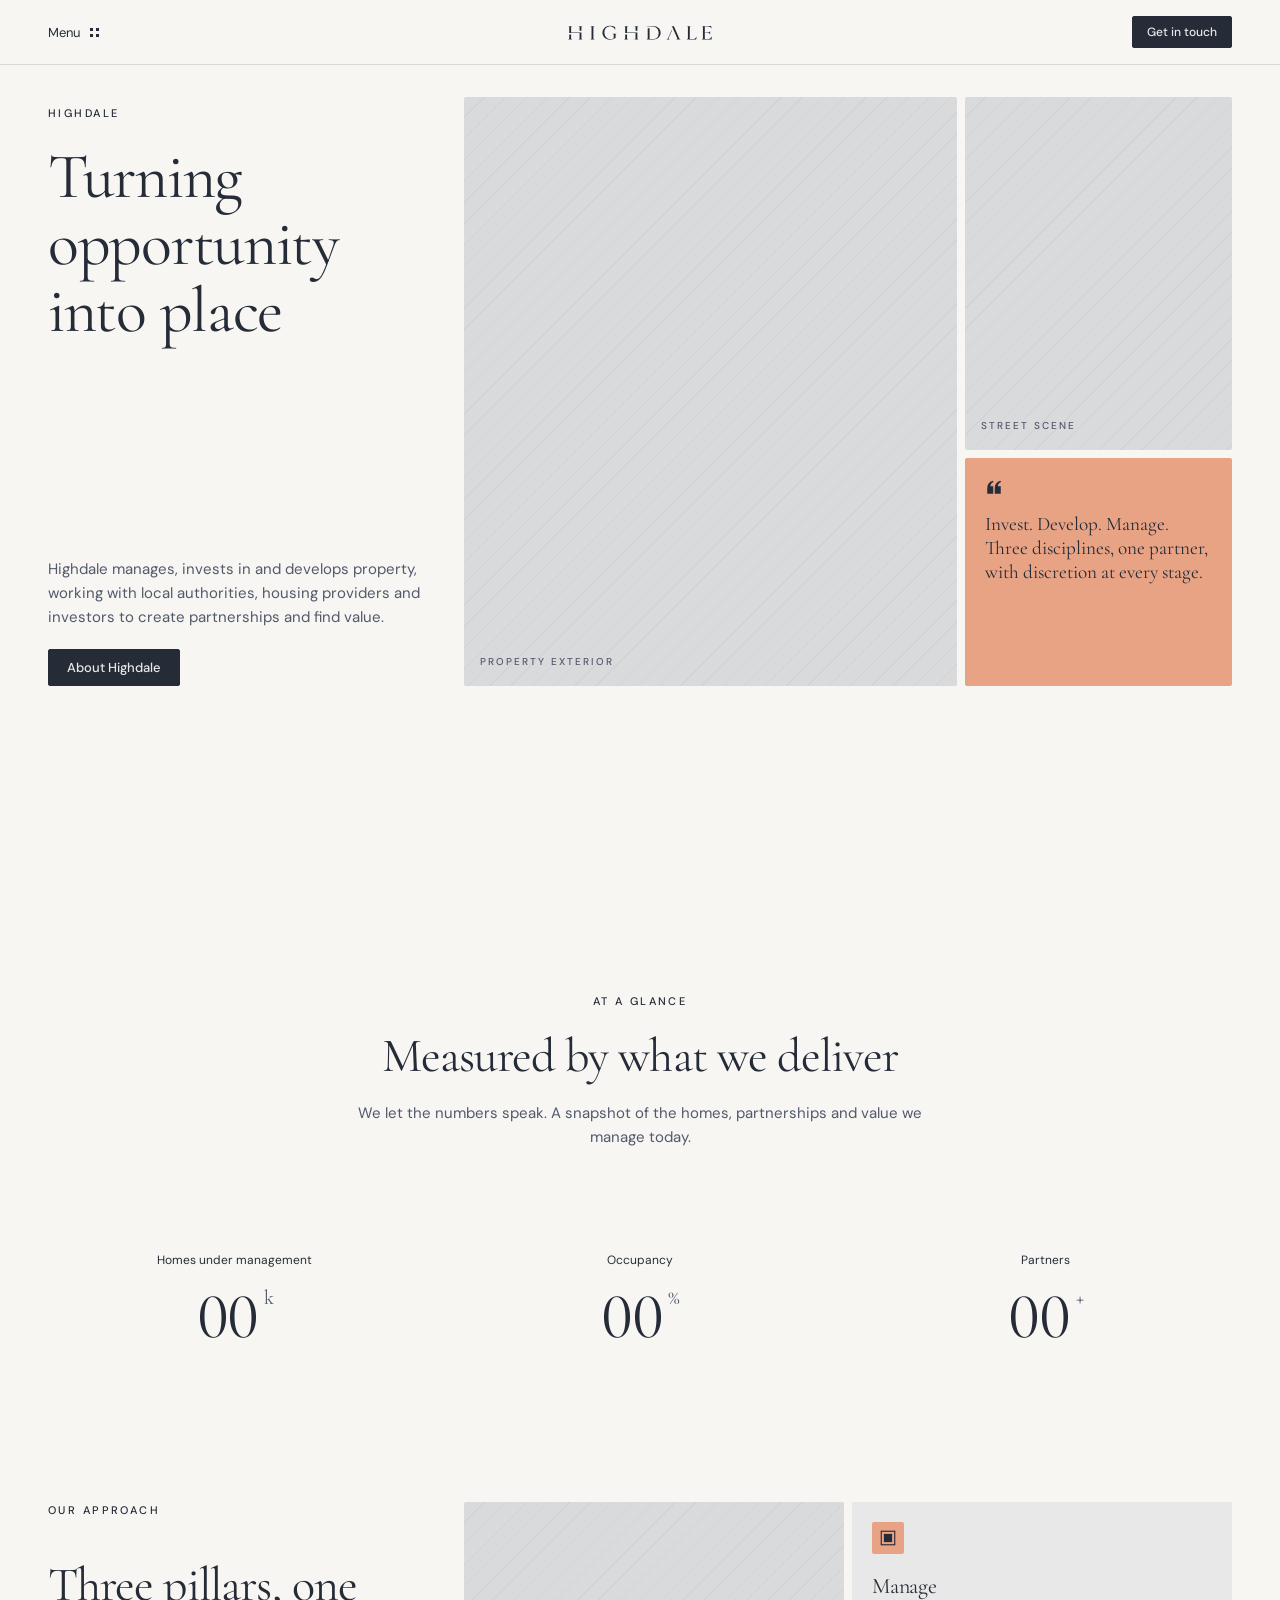
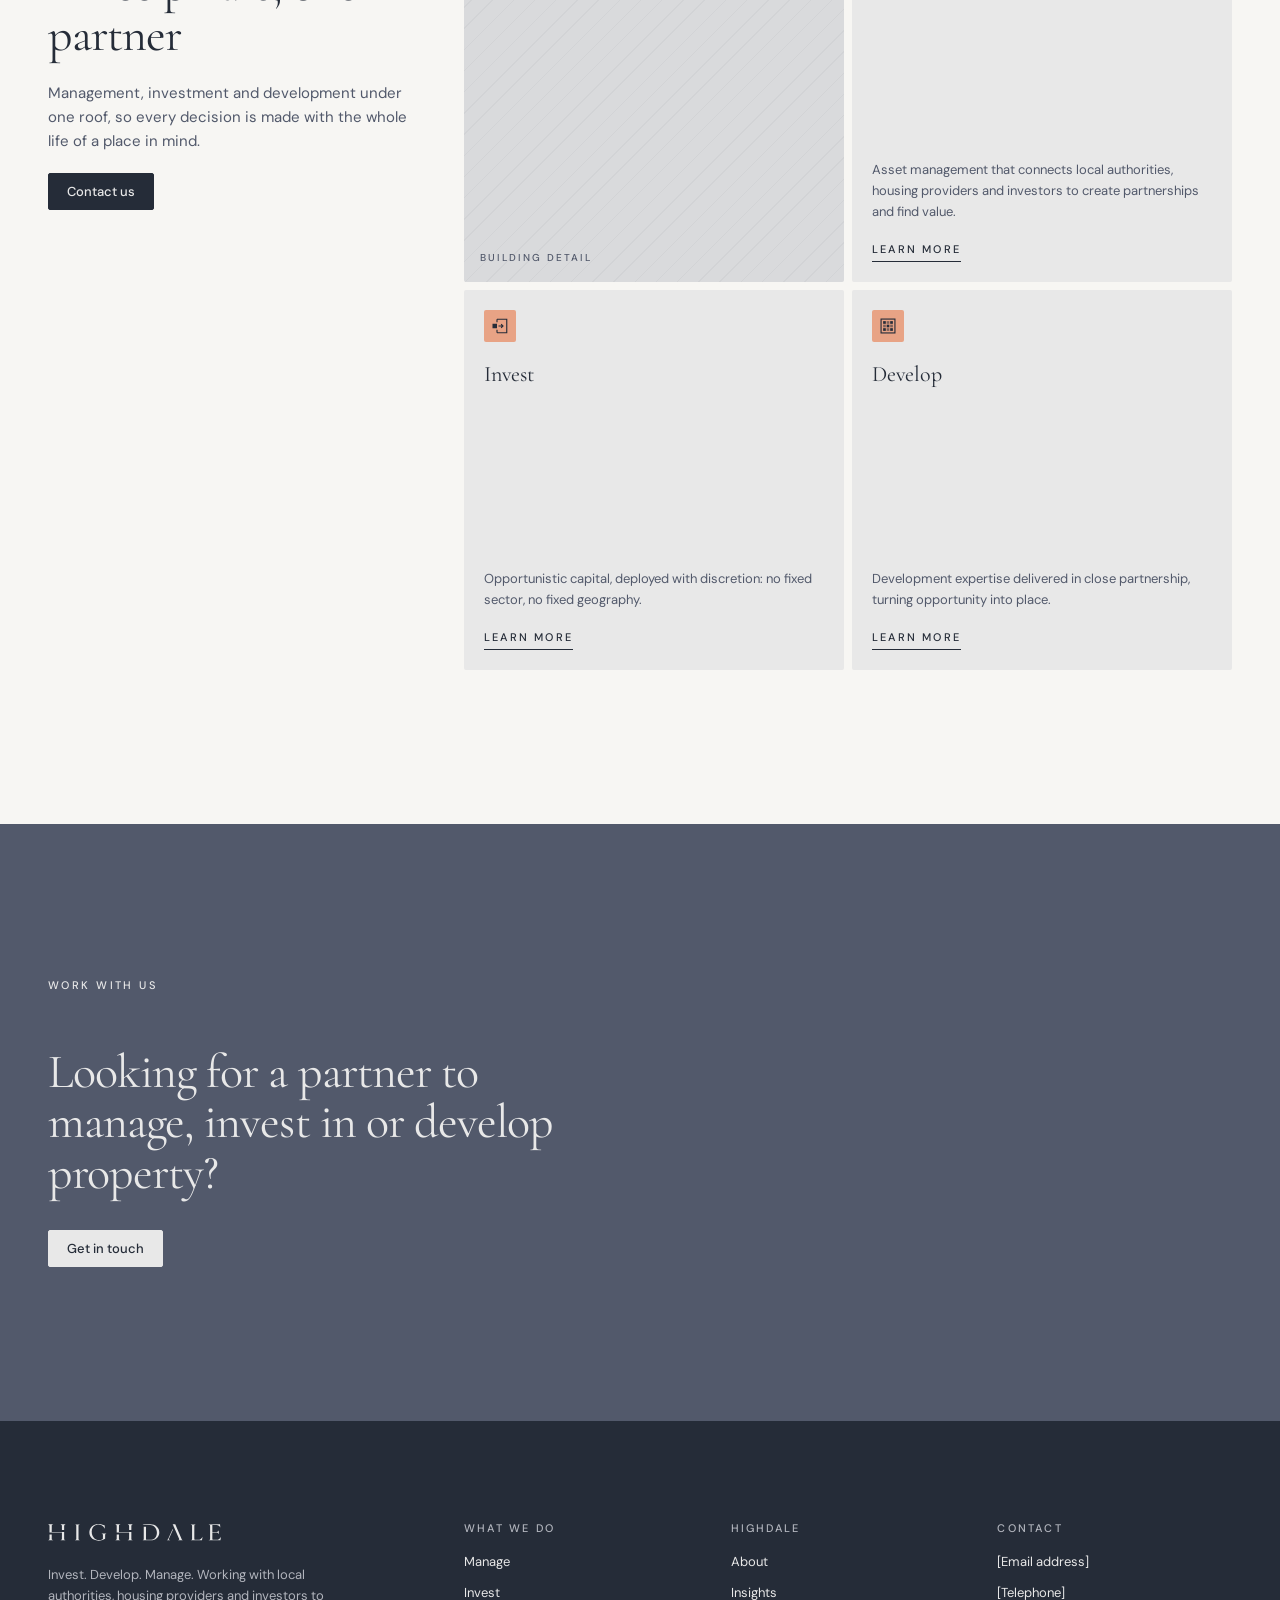
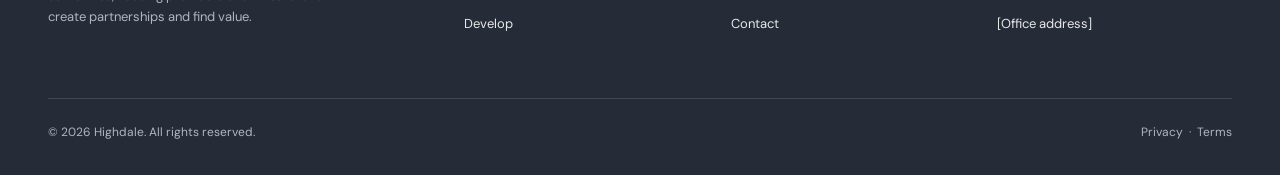
==== index.html @ 6b1953e8 "Build Highdale static site: seven pages on the agreed layout Home, About, Manage, Invest, Develop, I" ====
<!doctype html>
<html lang="en-GB">
<head>
  <meta charset="utf-8">
  <meta name="viewport" content="width=device-width, initial-scale=1">
  <title>Highdale | Invest. Develop. Manage.</title>
  <meta name="description" content="Highdale manages, invests in and develops property in partnership with local authorities, housing providers and investors.">
  <link rel="icon" href="assets/img/favicon.svg" type="image/svg+xml">
  <link rel="preconnect" href="https://fonts.googleapis.com">
  <link rel="preconnect" href="https://fonts.gstatic.com" crossorigin>
  <link href="https://fonts.googleapis.com/css2?family=Cormorant+Garamond:wght@300;400;500&family=DM+Sans:opsz,wght@9..40,400;9..40,500&display=swap" rel="stylesheet">
  <link rel="stylesheet" href="assets/css/styles.css">
</head>
<body>
  <a class="skip-link" href="#main">Skip to content</a>

  <header class="site-header">
    <div class="container site-header__inner">
      <button class="menu-toggle" type="button" aria-expanded="false" aria-controls="site-menu">
        Menu <span class="grid-icon" aria-hidden="true"><span></span><span></span><span></span><span></span></span>
      </button>
      <a class="site-logo" href="index.html" aria-label="Highdale home">
        <img src="assets/img/logo-evening.svg" alt="Highdale" width="145" height="15">
      </a>
      <a class="btn" href="contact.html">Get in touch</a>
    </div>
  </header>

  <div class="menu" id="site-menu" aria-hidden="true" role="dialog" aria-modal="true" aria-label="Site menu">
    <div class="container menu__top">
      <img src="assets/img/logo-cloud.svg" alt="Highdale" width="145" height="15">
      <button class="menu-close" type="button">Close <span aria-hidden="true">&times;</span></button>
    </div>
    <div class="container menu__body">
      <nav aria-label="Main">
        <ul class="menu__list">
          <li><a href="index.html" aria-current="page">Home</a></li>
          <li><a href="about.html">About</a></li>
          <li><a href="manage.html">Manage</a></li>
          <li><a href="invest.html">Invest</a></li>
          <li><a href="develop.html">Develop</a></li>
          <li><a href="insights.html">Insights</a></li>
          <li><a href="contact.html">Contact</a></li>
        </ul>
      </nav>
      <div class="menu__aside">
        <img src="assets/img/stamp-cloud.svg" alt="" width="56" height="56">
        <p>Invest. Develop. Manage.</p>
      </div>
    </div>
  </div>

  <main id="main">
    <section class="hero">
      <div class="container hero__grid">
        <div class="hero__copy">
          <div>
            <span class="eyebrow">Highdale</span>
            <h1 class="display">Turning opportunity into place</h1>
          </div>
          <div class="hero__foot">
            <p class="lede">Highdale manages, invests in and develops property, working with local authorities, housing providers and investors to create partnerships and find value.</p>
            <a class="btn" href="about.html">About Highdale</a>
          </div>
        </div>
        <div class="mosaic">
          <div class="ph mosaic__main" data-label="Property exterior" role="img" aria-label="Placeholder image: property exterior"></div>
          <div class="ph" data-label="Street scene" role="img" aria-label="Placeholder image: street scene"></div>
          <div class="accent-card">
            <svg viewBox="0 0 24 24" aria-hidden="true" fill="currentColor"><path d="M3 21v-7.5C3 8.4 5.6 5 10.5 3.5l.9 1.8C8.6 6.5 7.3 8.4 7.1 11H11v10H3zm10 0v-7.5c0-5.1 2.6-8.5 7.5-10l.9 1.8c-2.8 1.2-4.1 3.1-4.3 5.7H21v10h-8z"/></svg>
            <p>Invest. Develop. Manage. Three disciplines, one partner, with discretion at every stage.</p>
          </div>
        </div>
      </div>
    </section>

    <section class="section" aria-labelledby="stats-title">
      <div class="container">
        <div class="stats-head center">
          <span class="eyebrow">At a glance</span>
          <h2 class="h2" id="stats-title">Measured by what we deliver</h2>
          <p class="lede">We let the numbers speak. A snapshot of the homes, partnerships and value we manage today.</p>
        </div>
        <!-- TODO: placeholder figures. Replace 00 with verified numbers before launch. -->
        <ul class="stats">
          <li>
            <span class="stat__label">Homes under management</span>
            <span class="stat__value">00<sup>k</sup></span>
          </li>
          <li>
            <span class="stat__label">Occupancy</span>
            <span class="stat__value">00<sup>%</sup></span>
          </li>
          <li>
            <span class="stat__label">Partners</span>
            <span class="stat__value">00<sup>+</sup></span>
          </li>
        </ul>
      </div>
    </section>

    <section class="section section--tight" aria-labelledby="pillars-title">
      <div class="container split">
        <div class="split__copy">
          <span class="eyebrow">Our approach</span>
          <h2 class="h2" id="pillars-title">Three pillars, one partner</h2>
          <p class="lede">Management, investment and development under one roof, so every decision is made with the whole life of a place in mind.</p>
          <a class="btn" href="contact.html">Contact us</a>
        </div>
        <div class="cards">
          <div class="card card--image"><div class="ph" data-label="Building detail" role="img" aria-label="Placeholder image: building detail"></div></div>
          <article class="card">
            <span class="card__icon"><svg viewBox="0 0 24 24" aria-hidden="true"><rect x="3" y="3" width="18" height="18" fill="none" stroke="currentColor" stroke-width="1.5"/><rect x="6.5" y="6.5" width="11" height="11" fill="currentColor"/></svg></span>
            <h3 class="card__title">Manage</h3>
            <div class="card__body">
              <p>Asset management that connects local authorities, housing providers and investors to create partnerships and find value.</p>
              <a class="link-more" href="manage.html" aria-label="Learn more about Manage">Learn more</a>
            </div>
          </article>
          <article class="card">
            <span class="card__icon"><svg viewBox="0 0 24 24" aria-hidden="true"><path d="M8 3h13v18H8M8 3v4M8 17v4" fill="none" stroke="currentColor" stroke-width="1.5"/><rect x="2" y="9" width="6" height="6" fill="currentColor"/><path d="M10 12h6m-2.5-2.5L16 12l-2.5 2.5" fill="none" stroke="currentColor" stroke-width="1.5"/></svg></span>
            <h3 class="card__title">Invest</h3>
            <div class="card__body">
              <p>Opportunistic capital, deployed with discretion: no fixed sector, no fixed geography.</p>
              <a class="link-more" href="invest.html" aria-label="Learn more about Invest">Learn more</a>
            </div>
          </article>
          <article class="card">
            <span class="card__icon"><svg viewBox="0 0 24 24" aria-hidden="true"><rect x="2.75" y="2.75" width="18.5" height="18.5" fill="none" stroke="currentColor" stroke-width="1.5"/><g fill="currentColor"><rect x="5.5" y="5.5" width="3.6" height="3.6"/><rect x="10.2" y="5.5" width="3.6" height="3.6" opacity=".55"/><rect x="14.9" y="5.5" width="3.6" height="3.6"/><rect x="5.5" y="10.2" width="3.6" height="3.6" opacity=".55"/><rect x="10.2" y="10.2" width="3.6" height="3.6"/><rect x="14.9" y="10.2" width="3.6" height="3.6" opacity=".55"/><rect x="5.5" y="14.9" width="3.6" height="3.6"/><rect x="10.2" y="14.9" width="3.6" height="3.6" opacity=".55"/><rect x="14.9" y="14.9" width="3.6" height="3.6"/></g></svg></span>
            <h3 class="card__title">Develop</h3>
            <div class="card__body">
              <p>Development expertise delivered in close partnership, turning opportunity into place.</p>
              <a class="link-more" href="develop.html" aria-label="Learn more about Develop">Learn more</a>
            </div>
          </article>
        </div>
      </div>
    </section>

    <section class="section band">
      <div class="container band__inner">
        <span class="eyebrow">Work with us</span>
        <h2 class="h2">Looking for a partner to manage, invest in or develop property?</h2>
        <a class="btn" href="contact.html">Get in touch</a>
      </div>
    </section>
  </main>

  <footer class="site-footer">
    <div class="container">
      <div class="footer__top">
        <div class="footer__brand">
          <img src="assets/img/logo-cloud.svg" alt="Highdale" width="174" height="18">
          <p>Invest. Develop. Manage. Working with local authorities, housing providers and investors to create partnerships and find value.</p>
        </div>
        <div class="footer__cols">
          <div>
            <h2>What we do</h2>
            <ul>
              <li><a href="manage.html">Manage</a></li>
              <li><a href="invest.html">Invest</a></li>
              <li><a href="develop.html">Develop</a></li>
            </ul>
          </div>
          <div>
            <h2>Highdale</h2>
            <ul>
              <li><a href="about.html">About</a></li>
              <li><a href="insights.html">Insights</a></li>
              <li><a href="contact.html">Contact</a></li>
            </ul>
          </div>
          <div>
            <h2>Contact</h2>
            <ul>
              <!-- TODO: replace with Highdale's real contact details -->
              <li>[Email address]</li>
              <li>[Telephone]</li>
              <li>[Office address]</li>
            </ul>
          </div>
        </div>
      </div>
      <div class="footer__base">
        <span>&copy; <span data-year>2026</span> Highdale. All rights reserved.</span>
        <span><a href="#">Privacy</a> &nbsp;&middot;&nbsp; <a href="#">Terms</a></span>
      </div>
    </div>
  </footer>

  <script>document.querySelectorAll('[data-year]').forEach(function (el) { el.textContent = new Date().getFullYear(); });</script>
  <script src="assets/js/main.js" defer></script>
</body>
</html>
---- assets/css/styles.css ----
/* Highdale website
   Colours and type follow the Highdale Brand Guidelines (August 2026).
   Layout rhythm follows the agreed professional services reference. */

:root {
  /* Brand palette */
  --slate: #52596b;
  --cloud: #e8e8e8;
  --evening: #252c38;
  --sea-mist: #b2b5bd;
  --terracotta: #c44d24;
  --peach: #e8a385;
  --white: #ffffff;

  /* Roles */
  --bg: #f7f6f3;            /* warm off-white page */
  --surface: var(--cloud);  /* cards */
  --ink: var(--evening);    /* text */
  --muted: var(--slate);
  --accent: var(--peach);   /* used sparingly; text on it is always Evening */
  --line: rgba(37, 44, 56, 0.14);

  --serif: "Cormorant Garamond", Georgia, serif;
  --sans: "DM Sans", Arial, sans-serif;

  --container: 1200px;
  --gutter: clamp(16px, 4vw, 48px);
  --section: clamp(88px, 12vw, 160px);
  --radius: 2px;
  --header-h: 64px;
}

*, *::before, *::after { box-sizing: border-box; }

html { -webkit-text-size-adjust: 100%; scroll-behavior: smooth; }

body {
  margin: 0;
  background: var(--bg);
  color: var(--ink);
  font-family: var(--sans);
  font-size: 15px;
  line-height: 1.6;
  -webkit-font-smoothing: antialiased;
}

img, svg { display: block; max-width: 100%; }

a { color: inherit; }

h1, h2, h3, h4 {
  margin: 0;
  font-family: var(--serif);
  font-weight: 400;
  letter-spacing: -0.02em; /* guideline: -20 tracking */
  font-variant-numeric: lining-nums;
  line-height: 1.05;       /* guideline: leading equal to size, eased slightly for screen */
}

p { margin: 0; }

.skip-link {
  position: absolute; left: -9999px; top: 8px;
  background: var(--ink); color: var(--cloud); padding: 8px 12px; z-index: 100;
}
.skip-link:focus { left: 8px; }

:focus-visible { outline: 2px solid var(--terracotta); outline-offset: 3px; }

.container {
  width: 100%;
  max-width: calc(var(--container) + var(--gutter) * 2);
  margin: 0 auto;
  padding: 0 var(--gutter);
}

.section { padding: var(--section) 0; }
.section--tight { padding-top: 0; }

/* ---------- Type helpers ---------- */

.eyebrow {
  display: block;
  margin-bottom: 20px;
  font-family: var(--sans);
  font-size: 11px;
  font-weight: 500;
  letter-spacing: 0.22em;
  text-transform: uppercase;
  color: var(--ink);
}

.display { font-size: clamp(40px, 5.2vw, 64px); }
.h2 { font-size: clamp(34px, 4vw, 48px); }
.h3 { font-size: clamp(24px, 2.4vw, 30px); }

.lede {
  font-size: 15px;
  color: var(--muted);
  max-width: 46ch;
}

.center { text-align: center; }
.center .lede { margin-left: auto; margin-right: auto; max-width: 60ch; }

/* ---------- Buttons and links ---------- */

.btn {
  display: inline-flex;
  align-items: center;
  gap: 8px;
  padding: 11px 18px;
  border: 1px solid var(--ink);
  border-radius: var(--radius);
  background: var(--ink);
  color: var(--cloud);
  font: 500 13px/1 var(--sans);
  text-decoration: none;
  cursor: pointer;
  transition: background 0.2s, color 0.2s;
}
.btn:hover { background: transparent; color: var(--ink); }

.btn--ghost { background: transparent; color: var(--ink); }
.btn--ghost:hover { background: var(--ink); color: var(--cloud); }

.link-more {
  display: inline-block;
  font-size: 11px;
  font-weight: 500;
  letter-spacing: 0.2em;
  text-transform: uppercase;
  text-decoration: none;
  border-bottom: 1px solid currentColor;
  padding-bottom: 3px;
}
.link-more:hover { color: var(--terracotta); }

/* ---------- Header ---------- */

.site-header {
  position: sticky;
  top: 0;
  z-index: 50;
  background: var(--bg);
  border-bottom: 1px solid var(--line);
}

.site-header__inner {
  display: grid;
  grid-template-columns: 1fr auto 1fr;
  align-items: center;
  height: var(--header-h);
}

.menu-toggle {
  justify-self: start;
  display: inline-flex;
  align-items: center;
  gap: 10px;
  padding: 8px 0;
  border: 0;
  background: none;
  color: var(--ink);
  font: 400 13px/1 var(--sans);
  cursor: pointer;
}

.grid-icon {
  display: grid;
  grid-template-columns: repeat(2, 3px);
  gap: 3px;
}
.grid-icon span { width: 3px; height: 3px; background: currentColor; }

.site-logo { display: block; }
.site-logo img { height: 15px; width: auto; }

.site-header .btn { justify-self: end; padding: 9px 14px; font-size: 12px; }

/* ---------- Menu overlay ---------- */

.menu {
  position: fixed;
  inset: 0;
  z-index: 60;
  display: flex;
  flex-direction: column;
  background: var(--evening);
  color: var(--cloud);
  visibility: hidden;
  opacity: 0;
  transform: translateY(-12px);
  transition: opacity 0.3s, transform 0.3s, visibility 0s 0.3s;
}
.menu.is-open {
  visibility: visible;
  opacity: 1;
  transform: none;
  transition: opacity 0.3s, transform 0.3s;
}

.menu__top {
  display: flex;
  align-items: center;
  justify-content: space-between;
  height: var(--header-h);
  border-bottom: 1px solid rgba(232, 232, 232, 0.14);
}
.menu__top img { height: 15px; width: auto; }

.menu-close {
  display: inline-flex; align-items: center; gap: 10px;
  padding: 8px 0; border: 0; background: none; color: var(--cloud);
  font: 400 13px/1 var(--sans); cursor: pointer;
}

.menu__body {
  flex: 1;
  display: grid;
  grid-template-columns: 2fr 1fr;
  gap: 48px;
  align-items: end;
  padding-top: 48px;
  padding-bottom: 48px;
  overflow-y: auto;
}

.menu__list { list-style: none; margin: 0; padding: 0; counter-reset: nav; }
.menu__list li { counter-increment: nav; border-top: 1px solid rgba(232, 232, 232, 0.14); }
.menu__list a {
  display: flex;
  align-items: baseline;
  gap: 20px;
  padding: 10px 0;
  font-family: var(--serif);
  font-size: clamp(32px, 5vw, 56px);
  line-height: 1.1;
  letter-spacing: -0.02em;
  text-decoration: none;
  transition: color 0.2s;
}
.menu__list a::before {
  content: "0" counter(nav);
  font: 400 11px/1 var(--sans);
  letter-spacing: 0.2em;
  color: var(--sea-mist);
}
.menu__list a:hover, .menu__list a[aria-current="page"] { color: var(--peach); }

.menu__aside { font-size: 13px; color: var(--sea-mist); }
.menu__aside img { width: 56px; margin-bottom: 24px; }

body.menu-open { overflow: hidden; }

/* ---------- Placeholder imagery ---------- */

.ph {
  position: relative;
  display: flex;
  align-items: flex-end;
  min-height: 160px;
  height: 100%;
  padding: 16px;
  border-radius: var(--radius);
  background:
    repeating-linear-gradient(135deg, transparent 0 14px, rgba(37, 44, 56, 0.04) 14px 15px),
    #d9dadc;
  color: var(--slate);
  overflow: hidden;
}
.ph::after {
  content: attr(data-label);
  font-size: 10px;
  font-weight: 500;
  letter-spacing: 0.2em;
  text-transform: uppercase;
}
.ph--dark { background:
    repeating-linear-gradient(135deg, transparent 0 14px, rgba(232, 232, 232, 0.05) 14px 15px),
    var(--slate);
  color: var(--cloud);
}

/* ---------- Home hero ---------- */

.hero { padding: 32px 0 var(--section); }

.hero__grid {
  display: grid;
  grid-template-columns: minmax(0, 1fr) minmax(0, 2fr);
  gap: 32px;
}

.hero__copy {
  display: flex;
  flex-direction: column;
  justify-content: space-between;
  gap: 48px;
  padding-top: 8px;
}
.hero__copy .display { max-width: 9ch; }
.hero__foot { display: grid; gap: 20px; justify-items: start; }

.mosaic {
  display: grid;
  grid-template-columns: 1.85fr 1fr;
  grid-template-rows: 1.55fr 1fr;
  gap: 8px;
  height: clamp(460px, 46vw, 600px);
}
.mosaic__main { grid-row: 1 / 3; }

.accent-card {
  display: flex;
  flex-direction: column;
  gap: 16px;
  padding: 20px;
  border-radius: var(--radius);
  background: var(--accent);
  color: var(--evening);
}
.accent-card svg { width: 18px; height: 18px; }
.accent-card p {
  font-family: var(--serif);
  font-size: clamp(17px, 1.5vw, 20px);
  line-height: 1.25;
}

/* ---------- Page intro (inner pages) ---------- */

.page-intro { padding: clamp(64px, 9vw, 120px) 0 clamp(56px, 7vw, 96px); }
.page-intro__grid {
  display: grid;
  grid-template-columns: minmax(0, 1fr) minmax(0, 2fr);
  gap: 32px;
  align-items: end;
}
.page-intro .display { max-width: 14ch; }
.page-intro .lede { justify-self: end; }

/* ---------- Stats ---------- */

.stats-head { margin-bottom: clamp(64px, 8vw, 112px); }
.stats-head .h2 { margin-bottom: 20px; }

.stats {
  display: grid;
  grid-template-columns: repeat(3, 1fr);
  gap: 32px;
  margin: 0;
  padding: 0;
  list-style: none;
  text-align: center;
}
.stat__label { display: block; font-size: 12px; color: var(--ink); margin-bottom: 14px; }
.stat__value {
  display: inline-flex;
  align-items: flex-start;
  gap: 6px;
  font-family: var(--serif);
  font-size: clamp(48px, 5vw, 64px);
  line-height: 1;
  letter-spacing: -0.02em;
  font-variant-numeric: lining-nums;
}
.stat__value sup {
  font-size: 0.32em;
  line-height: 1;
  color: var(--muted);
  margin-top: 0.15em;
}

/* ---------- Pillars ---------- */

.split {
  display: grid;
  grid-template-columns: minmax(0, 1fr) minmax(0, 2fr);
  gap: 32px;
}

.split__copy { display: grid; align-content: start; gap: 20px; justify-items: start; padding-right: 16px; }

.cards {
  display: grid;
  grid-template-columns: repeat(2, minmax(0, 1fr));
  gap: 8px;
}

.card {
  display: flex;
  flex-direction: column;
  min-height: 380px;
  padding: 20px;
  border-radius: var(--radius);
  background: var(--surface);
}
.card__icon {
  display: grid;
  place-items: center;
  width: 32px;
  height: 32px;
  margin-bottom: 20px;
  border-radius: var(--radius);
  background: var(--accent);
  color: var(--evening);
}
.card__icon svg { width: 18px; height: 18px; }
.card__title { font-family: var(--serif); font-size: 22px; line-height: 1.15; letter-spacing: -0.01em; }
.card__body { margin-top: auto; padding-top: 32px; display: grid; gap: 18px; justify-items: start; }
.card__body p { font-size: 13px; color: var(--muted); max-width: 38ch; }
.card--image { padding: 0; background: none; }
.card--image .ph { min-height: 380px; }

/* ---------- Alternating feature blocks ---------- */

.feature {
  display: grid;
  grid-template-columns: repeat(2, minmax(0, 1fr));
  gap: clamp(32px, 6vw, 96px);
  align-items: center;
}
.feature + .feature { margin-top: clamp(72px, 9vw, 128px); }
.feature .ph { min-height: clamp(300px, 34vw, 460px); }
.feature__copy { display: grid; gap: 20px; justify-items: start; max-width: 480px; }
.feature--reverse .feature__media { order: 2; }

.points { list-style: none; margin: 8px 0 0; padding: 0; width: 100%; }
.points li {
  display: grid;
  grid-template-columns: 40px 1fr;
  padding: 14px 0;
  border-top: 1px solid var(--line);
  font-size: 14px;
}
.points li:last-child { border-bottom: 1px solid var(--line); }
.points li span { font-size: 11px; letter-spacing: 0.2em; color: var(--muted); padding-top: 3px; }

/* ---------- Statement band ---------- */

.band { background: var(--slate); color: var(--cloud); }
.band .eyebrow { color: var(--cloud); }
.band .h2 { max-width: 22ch; }
.band__inner { display: grid; gap: 32px; justify-items: start; }
.band .btn { background: var(--cloud); color: var(--evening); border-color: var(--cloud); }
.band .btn:hover { background: transparent; color: var(--cloud); }

/* ---------- Insights ---------- */

.posts { display: grid; grid-template-columns: repeat(3, minmax(0, 1fr)); gap: 32px 8px; }
.post { display: grid; gap: 14px; text-decoration: none; }
.post .ph { min-height: 260px; }
.post__meta { font-size: 11px; letter-spacing: 0.2em; text-transform: uppercase; color: var(--muted); }
.post__title { font-family: var(--serif); font-size: 24px; line-height: 1.15; letter-spacing: -0.01em; }
.post:hover .post__title { color: var(--terracotta); }

/* ---------- Contact ---------- */

.contact-grid {
  display: grid;
  grid-template-columns: minmax(0, 1fr) minmax(0, 2fr);
  gap: 32px;
}
.contact-details { display: grid; gap: 28px; align-content: start; font-size: 14px; }
.contact-details dt { font-size: 11px; letter-spacing: 0.2em; text-transform: uppercase; color: var(--muted); margin-bottom: 6px; }
.contact-details dd { margin: 0; }

.form { display: grid; grid-template-columns: repeat(2, minmax(0, 1fr)); gap: 20px 16px; padding: clamp(20px, 3vw, 40px); background: var(--surface); }
.form .full { grid-column: 1 / -1; }
.field { display: grid; gap: 8px; }
.field label { font-size: 11px; font-weight: 500; letter-spacing: 0.2em; text-transform: uppercase; }
.field input, .field select, .field textarea {
  width: 100%;
  padding: 12px;
  border: 1px solid transparent;
  border-bottom-color: var(--slate);
  border-radius: 0;
  background: var(--bg);
  color: var(--ink);
  font: 400 15px/1.4 var(--sans);
}
.field textarea { min-height: 140px; resize: vertical; }
.field input:focus, .field select:focus, .field textarea:focus { outline: none; border-color: var(--ink); }
.form__note { font-size: 12px; color: var(--muted); }

/* ---------- Footer ---------- */

.site-footer { background: var(--evening); color: var(--cloud); padding: clamp(64px, 8vw, 112px) 0 32px; }
.site-footer a { text-decoration: none; }
.site-footer a:hover { color: var(--peach); }

.footer__top {
  display: grid;
  grid-template-columns: minmax(0, 1fr) minmax(0, 2fr);
  gap: 32px;
  padding-bottom: 64px;
}
.footer__brand img { height: 18px; width: auto; margin-bottom: 24px; }
.footer__brand p { color: var(--sea-mist); font-size: 13px; max-width: 34ch; }

.footer__cols { display: grid; grid-template-columns: repeat(3, minmax(0, 1fr)); gap: 32px; font-size: 13px; }
.footer__cols h2 { font: 500 11px/1 var(--sans); letter-spacing: 0.2em; text-transform: uppercase; color: var(--sea-mist); margin-bottom: 18px; }
.footer__cols ul { list-style: none; margin: 0; padding: 0; display: grid; gap: 10px; }

.footer__base {
  display: flex;
  flex-wrap: wrap;
  justify-content: space-between;
  gap: 16px;
  padding-top: 24px;
  border-top: 1px solid rgba(232, 232, 232, 0.14);
  font-size: 12px;
  color: var(--sea-mist);
}

/* ---------- Responsive ---------- */

@media (max-width: 960px) {
  .hero__grid, .split, .page-intro__grid, .contact-grid, .footer__top, .menu__body { grid-template-columns: 1fr; }
  .hero__copy .display { max-width: 12ch; }
  .page-intro .lede { justify-self: start; }
  .split__copy { padding-right: 0; margin-bottom: 24px; }
  .feature { grid-template-columns: 1fr; }
  .feature--reverse .feature__media { order: 0; }
  .posts { grid-template-columns: repeat(2, minmax(0, 1fr)); }
  .menu__aside { display: none; }
}

@media (max-width: 640px) {
  .site-header .btn { padding: 8px 10px; font-size: 11px; }
  .mosaic { grid-template-columns: 1fr 1fr; grid-template-rows: 280px auto; height: auto; }
  .mosaic__main { grid-row: auto; grid-column: 1 / -1; }
  .mosaic .ph:not(.mosaic__main) { min-height: 200px; }
  .stats { grid-template-columns: 1fr; gap: 48px; }
  .cards { grid-template-columns: 1fr; }
  .card, .card--image .ph { min-height: 300px; }
  .posts { grid-template-columns: 1fr; }
  .form { grid-template-columns: 1fr; }
  .footer__cols { grid-template-columns: 1fr 1fr; }
}

@media (prefers-reduced-motion: reduce) {
  html { scroll-behavior: auto; }
  .menu, .menu.is-open { transition: none; }
}
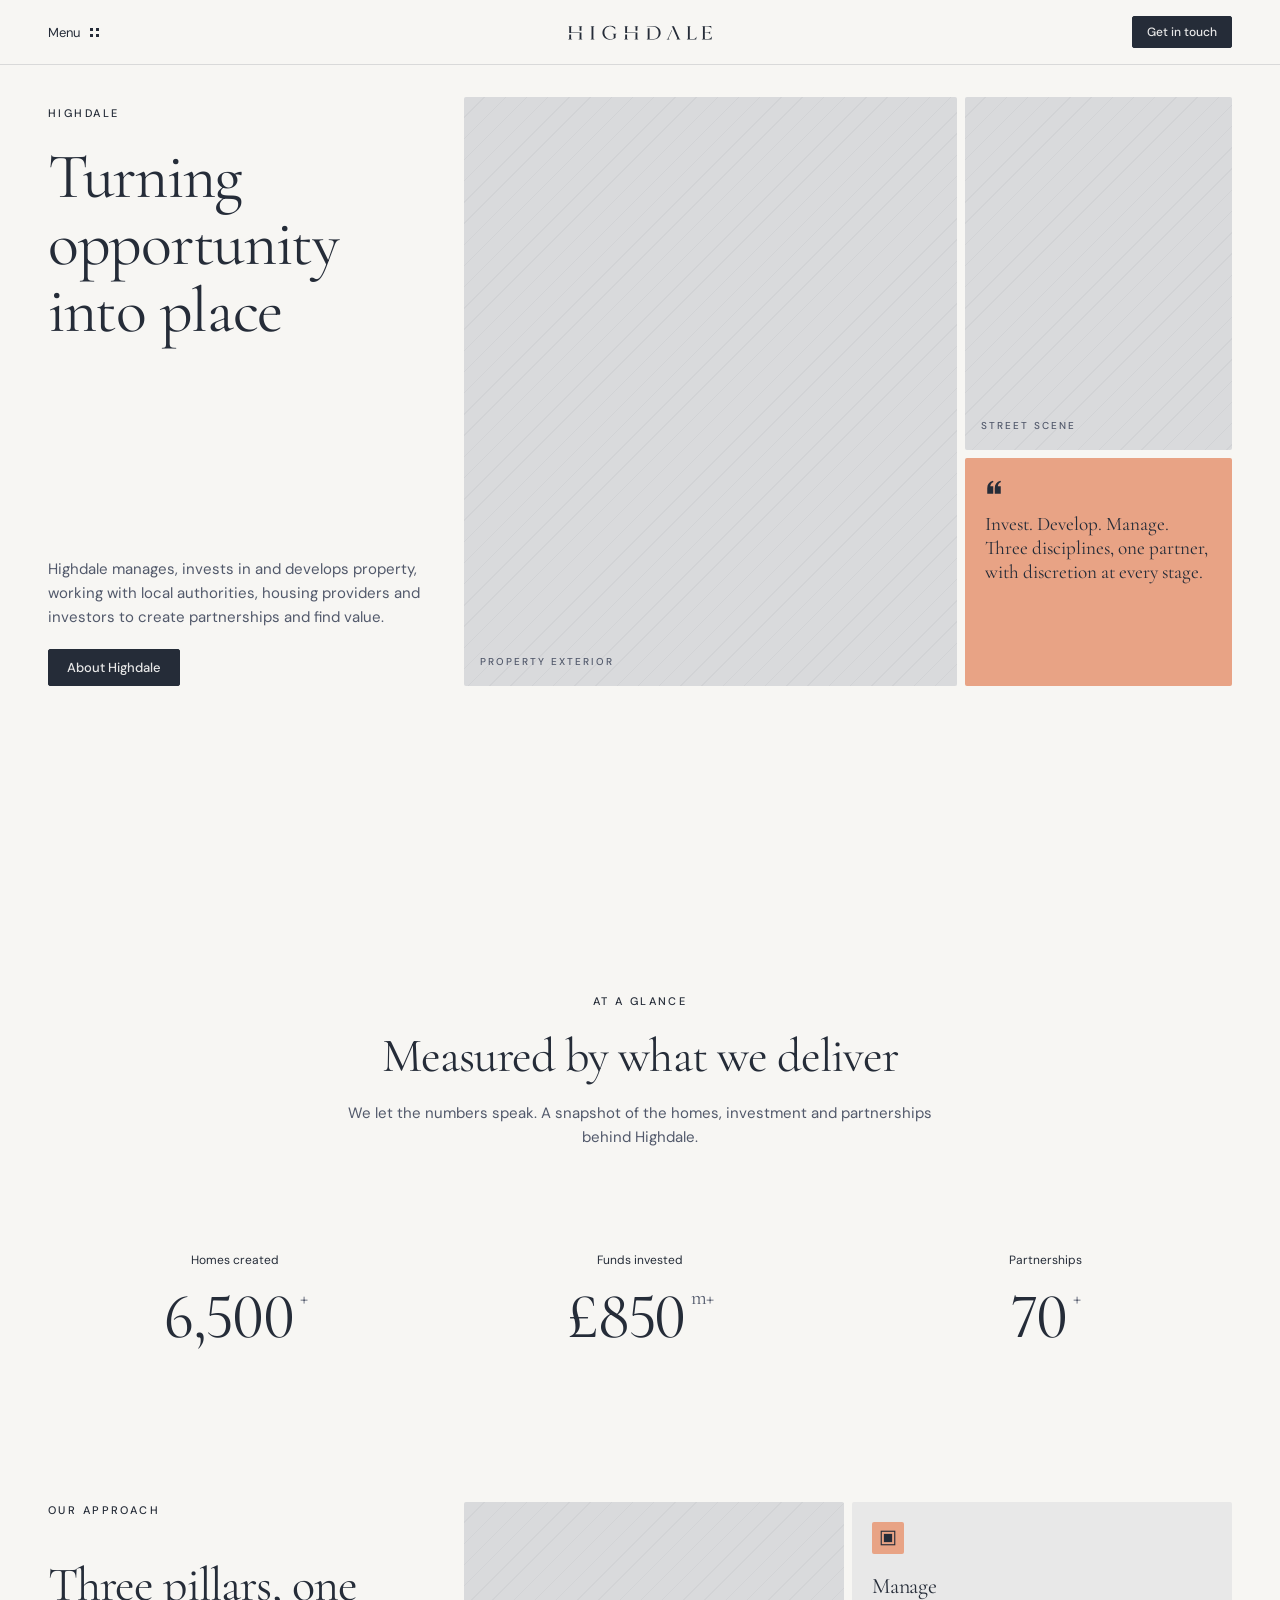
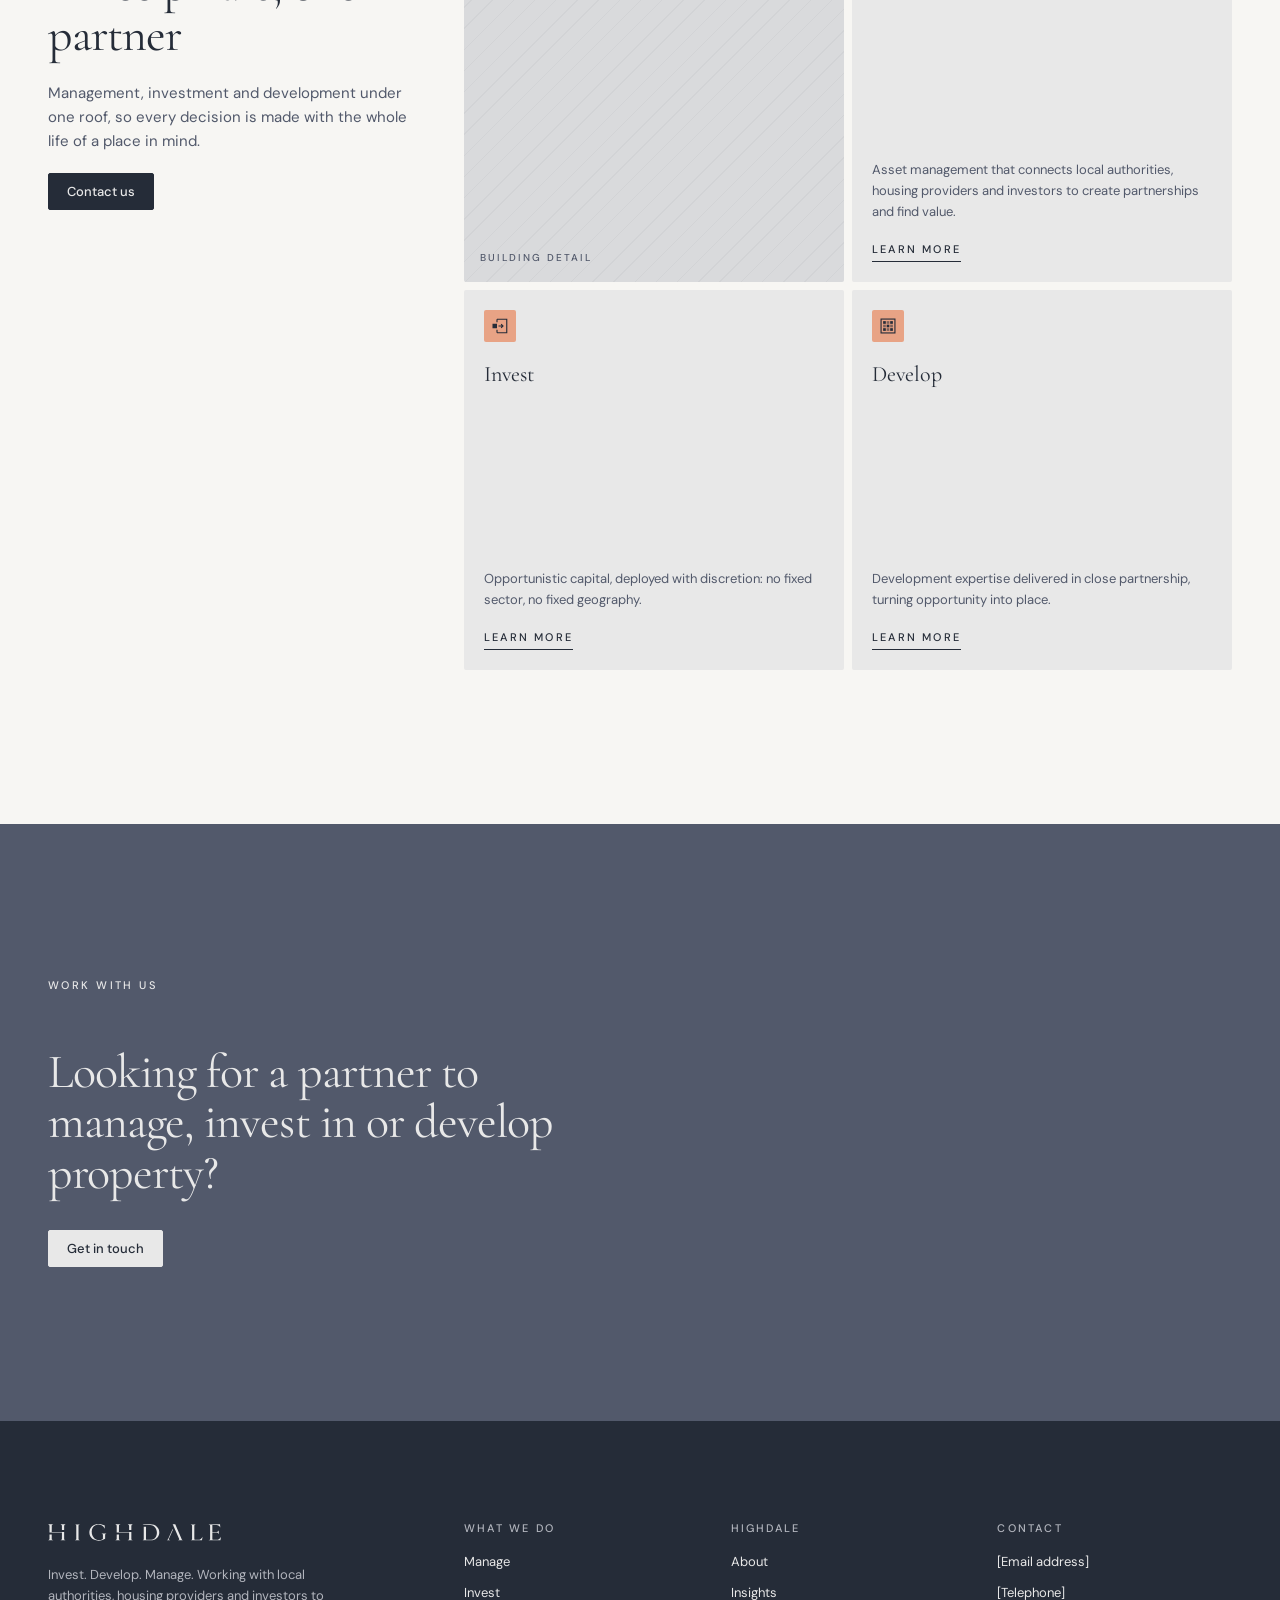
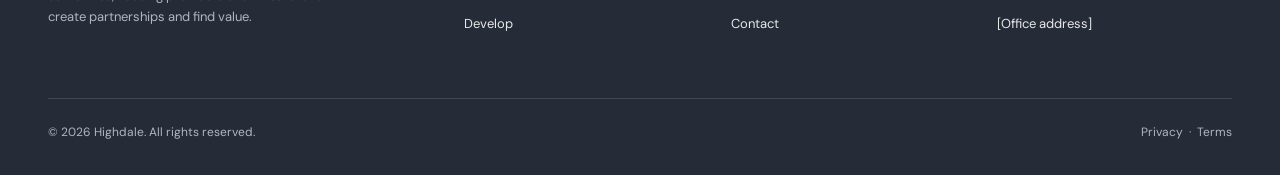
==== commit cecc0bff: "Add real home page stats: homes created, funds invested, partnerships Co-Authored-By: Claude Opus 5." ====
--- a/index.html
+++ b/index.html
@@ -79,21 +79,20 @@
         <div class="stats-head center">
           <span class="eyebrow">At a glance</span>
           <h2 class="h2" id="stats-title">Measured by what we deliver</h2>
-          <p class="lede">We let the numbers speak. A snapshot of the homes, partnerships and value we manage today.</p>
+          <p class="lede">We let the numbers speak. A snapshot of the homes, investment and partnerships behind Highdale.</p>
         </div>
-        <!-- TODO: placeholder figures. Replace 00 with verified numbers before launch. -->
         <ul class="stats">
           <li>
-            <span class="stat__label">Homes under management</span>
-            <span class="stat__value">00<sup>k</sup></span>
+            <span class="stat__label">Homes created</span>
+            <span class="stat__value">6,500<sup>+</sup></span>
           </li>
           <li>
-            <span class="stat__label">Occupancy</span>
-            <span class="stat__value">00<sup>%</sup></span>
+            <span class="stat__label">Funds invested</span>
+            <span class="stat__value">£850<sup>m+</sup></span>
           </li>
           <li>
-            <span class="stat__label">Partners</span>
-            <span class="stat__value">00<sup>+</sup></span>
+            <span class="stat__label">Partnerships</span>
+            <span class="stat__value">70<sup>+</sup></span>
           </li>
         </ul>
       </div>
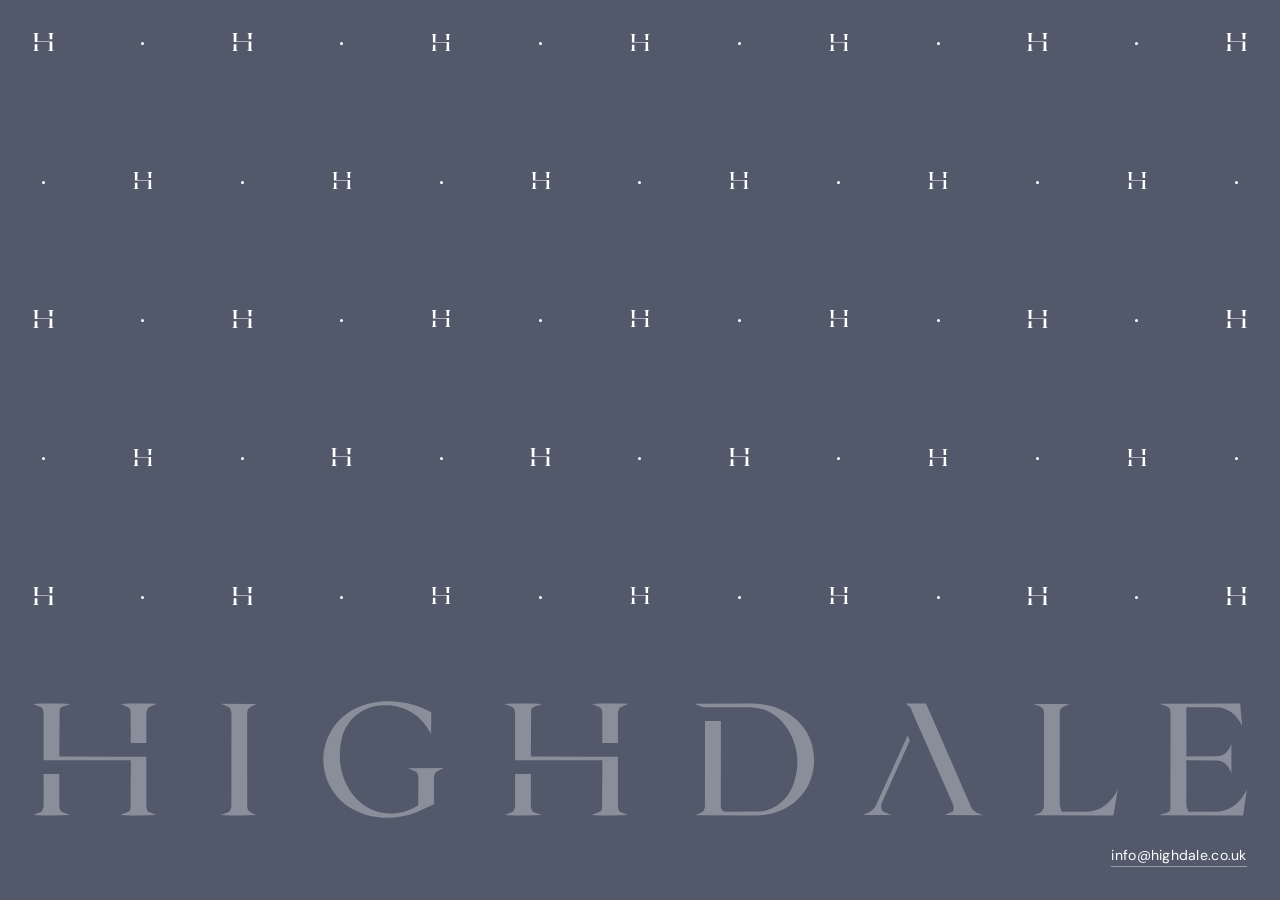
==== commit d12f8c5f: "Strip site back to a single holding page with contact email Replace the seven-page site with one pag" ====
--- a/index.html
+++ b/index.html
@@ -3,191 +3,87 @@
 <head>
   <meta charset="utf-8">
   <meta name="viewport" content="width=device-width, initial-scale=1">
-  <title>Highdale | Invest. Develop. Manage.</title>
-  <meta name="description" content="Highdale manages, invests in and develops property in partnership with local authorities, housing providers and investors.">
+  <title>Highdale</title>
+  <meta name="description" content="Highdale. Invest. Develop. Manage. Contact info@highdale.co.uk.">
   <link rel="icon" href="assets/img/favicon.svg" type="image/svg+xml">
   <link rel="preconnect" href="https://fonts.googleapis.com">
   <link rel="preconnect" href="https://fonts.gstatic.com" crossorigin>
-  <link href="https://fonts.googleapis.com/css2?family=Cormorant+Garamond:wght@300;400;500&family=DM+Sans:opsz,wght@9..40,400;9..40,500&display=swap" rel="stylesheet">
+  <link href="https://fonts.googleapis.com/css2?family=DM+Sans:opsz,wght@9..40,400&display=swap" rel="stylesheet">
   <link rel="stylesheet" href="assets/css/styles.css">
 </head>
 <body>
-  <a class="skip-link" href="#main">Skip to content</a>
-
-  <header class="site-header">
-    <div class="container site-header__inner">
-      <button class="menu-toggle" type="button" aria-expanded="false" aria-controls="site-menu">
-        Menu <span class="grid-icon" aria-hidden="true"><span></span><span></span><span></span><span></span></span>
-      </button>
-      <a class="site-logo" href="index.html" aria-label="Highdale home">
-        <img src="assets/img/logo-evening.svg" alt="Highdale" width="145" height="15">
-      </a>
-      <a class="btn" href="contact.html">Get in touch</a>
+  <main class="page">
+    <div class="pattern" aria-hidden="true">
+        <span class="h"></span>
+        <span class="dot"></span>
+        <span class="h"></span>
+        <span class="dot"></span>
+        <span class="h"></span>
+        <span class="dot"></span>
+        <span class="h"></span>
+        <span class="dot"></span>
+        <span class="h"></span>
+        <span class="dot"></span>
+        <span class="h"></span>
+        <span class="dot"></span>
+        <span class="h"></span>
+        <span class="dot"></span>
+        <span class="h"></span>
+        <span class="dot"></span>
+        <span class="h"></span>
+        <span class="dot"></span>
+        <span class="h"></span>
+        <span class="dot"></span>
+        <span class="h"></span>
+        <span class="dot"></span>
+        <span class="h"></span>
+        <span class="dot"></span>
+        <span class="h"></span>
+        <span class="dot"></span>
+        <span class="h"></span>
+        <span class="dot"></span>
+        <span class="h"></span>
+        <span class="dot"></span>
+        <span class="h"></span>
+        <span class="dot"></span>
+        <span class="h"></span>
+        <span class="dot"></span>
+        <span class="h"></span>
+        <span class="dot"></span>
+        <span class="h"></span>
+        <span class="dot"></span>
+        <span class="h"></span>
+        <span class="dot"></span>
+        <span class="h"></span>
+        <span class="dot"></span>
+        <span class="h"></span>
+        <span class="dot"></span>
+        <span class="h"></span>
+        <span class="dot"></span>
+        <span class="h"></span>
+        <span class="dot"></span>
+        <span class="h"></span>
+        <span class="dot"></span>
+        <span class="h"></span>
+        <span class="dot"></span>
+        <span class="h"></span>
+        <span class="dot"></span>
+        <span class="h"></span>
+        <span class="dot"></span>
+        <span class="h"></span>
+        <span class="dot"></span>
+        <span class="h"></span>
+        <span class="dot"></span>
+        <span class="h"></span>
+        <span class="dot"></span>
+        <span class="h"></span>
+        <span class="dot"></span>
+        <span class="h"></span>
     </div>
-  </header>
-
-  <div class="menu" id="site-menu" aria-hidden="true" role="dialog" aria-modal="true" aria-label="Site menu">
-    <div class="container menu__top">
-      <img src="assets/img/logo-cloud.svg" alt="Highdale" width="145" height="15">
-      <button class="menu-close" type="button">Close <span aria-hidden="true">&times;</span></button>
-    </div>
-    <div class="container menu__body">
-      <nav aria-label="Main">
-        <ul class="menu__list">
-          <li><a href="index.html" aria-current="page">Home</a></li>
-          <li><a href="about.html">About</a></li>
-          <li><a href="manage.html">Manage</a></li>
-          <li><a href="invest.html">Invest</a></li>
-          <li><a href="develop.html">Develop</a></li>
-          <li><a href="insights.html">Insights</a></li>
-          <li><a href="contact.html">Contact</a></li>
-        </ul>
-      </nav>
-      <div class="menu__aside">
-        <img src="assets/img/stamp-cloud.svg" alt="" width="56" height="56">
-        <p>Invest. Develop. Manage.</p>
-      </div>
-    </div>
-  </div>
-
-  <main id="main">
-    <section class="hero">
-      <div class="container hero__grid">
-        <div class="hero__copy">
-          <div>
-            <span class="eyebrow">Highdale</span>
-            <h1 class="display">Turning opportunity into place</h1>
-          </div>
-          <div class="hero__foot">
-            <p class="lede">Highdale manages, invests in and develops property, working with local authorities, housing providers and investors to create partnerships and find value.</p>
-            <a class="btn" href="about.html">About Highdale</a>
-          </div>
-        </div>
-        <div class="mosaic">
-          <div class="ph mosaic__main" data-label="Property exterior" role="img" aria-label="Placeholder image: property exterior"></div>
-          <div class="ph" data-label="Street scene" role="img" aria-label="Placeholder image: street scene"></div>
-          <div class="accent-card">
-            <svg viewBox="0 0 24 24" aria-hidden="true" fill="currentColor"><path d="M3 21v-7.5C3 8.4 5.6 5 10.5 3.5l.9 1.8C8.6 6.5 7.3 8.4 7.1 11H11v10H3zm10 0v-7.5c0-5.1 2.6-8.5 7.5-10l.9 1.8c-2.8 1.2-4.1 3.1-4.3 5.7H21v10h-8z"/></svg>
-            <p>Invest. Develop. Manage. Three disciplines, one partner, with discretion at every stage.</p>
-          </div>
-        </div>
-      </div>
-    </section>
-
-    <section class="section" aria-labelledby="stats-title">
-      <div class="container">
-        <div class="stats-head center">
-          <span class="eyebrow">At a glance</span>
-          <h2 class="h2" id="stats-title">Measured by what we deliver</h2>
-          <p class="lede">We let the numbers speak. A snapshot of the homes, investment and partnerships behind Highdale.</p>
-        </div>
-        <ul class="stats">
-          <li>
-            <span class="stat__label">Homes created</span>
-            <span class="stat__value">6,500<sup>+</sup></span>
-          </li>
-          <li>
-            <span class="stat__label">Funds invested</span>
-            <span class="stat__value">£850<sup>m+</sup></span>
-          </li>
-          <li>
-            <span class="stat__label">Partnerships</span>
-            <span class="stat__value">70<sup>+</sup></span>
-          </li>
-        </ul>
-      </div>
-    </section>
-
-    <section class="section section--tight" aria-labelledby="pillars-title">
-      <div class="container split">
-        <div class="split__copy">
-          <span class="eyebrow">Our approach</span>
-          <h2 class="h2" id="pillars-title">Three pillars, one partner</h2>
-          <p class="lede">Management, investment and development under one roof, so every decision is made with the whole life of a place in mind.</p>
-          <a class="btn" href="contact.html">Contact us</a>
-        </div>
-        <div class="cards">
-          <div class="card card--image"><div class="ph" data-label="Building detail" role="img" aria-label="Placeholder image: building detail"></div></div>
-          <article class="card">
-            <span class="card__icon"><svg viewBox="0 0 24 24" aria-hidden="true"><rect x="3" y="3" width="18" height="18" fill="none" stroke="currentColor" stroke-width="1.5"/><rect x="6.5" y="6.5" width="11" height="11" fill="currentColor"/></svg></span>
-            <h3 class="card__title">Manage</h3>
-            <div class="card__body">
-              <p>Asset management that connects local authorities, housing providers and investors to create partnerships and find value.</p>
-              <a class="link-more" href="manage.html" aria-label="Learn more about Manage">Learn more</a>
-            </div>
-          </article>
-          <article class="card">
-            <span class="card__icon"><svg viewBox="0 0 24 24" aria-hidden="true"><path d="M8 3h13v18H8M8 3v4M8 17v4" fill="none" stroke="currentColor" stroke-width="1.5"/><rect x="2" y="9" width="6" height="6" fill="currentColor"/><path d="M10 12h6m-2.5-2.5L16 12l-2.5 2.5" fill="none" stroke="currentColor" stroke-width="1.5"/></svg></span>
-            <h3 class="card__title">Invest</h3>
-            <div class="card__body">
-              <p>Opportunistic capital, deployed with discretion: no fixed sector, no fixed geography.</p>
-              <a class="link-more" href="invest.html" aria-label="Learn more about Invest">Learn more</a>
-            </div>
-          </article>
-          <article class="card">
-            <span class="card__icon"><svg viewBox="0 0 24 24" aria-hidden="true"><rect x="2.75" y="2.75" width="18.5" height="18.5" fill="none" stroke="currentColor" stroke-width="1.5"/><g fill="currentColor"><rect x="5.5" y="5.5" width="3.6" height="3.6"/><rect x="10.2" y="5.5" width="3.6" height="3.6" opacity=".55"/><rect x="14.9" y="5.5" width="3.6" height="3.6"/><rect x="5.5" y="10.2" width="3.6" height="3.6" opacity=".55"/><rect x="10.2" y="10.2" width="3.6" height="3.6"/><rect x="14.9" y="10.2" width="3.6" height="3.6" opacity=".55"/><rect x="5.5" y="14.9" width="3.6" height="3.6"/><rect x="10.2" y="14.9" width="3.6" height="3.6" opacity=".55"/><rect x="14.9" y="14.9" width="3.6" height="3.6"/></g></svg></span>
-            <h3 class="card__title">Develop</h3>
-            <div class="card__body">
-              <p>Development expertise delivered in close partnership, turning opportunity into place.</p>
-              <a class="link-more" href="develop.html" aria-label="Learn more about Develop">Learn more</a>
-            </div>
-          </article>
-        </div>
-      </div>
-    </section>
-
-    <section class="section band">
-      <div class="container band__inner">
-        <span class="eyebrow">Work with us</span>
-        <h2 class="h2">Looking for a partner to manage, invest in or develop property?</h2>
-        <a class="btn" href="contact.html">Get in touch</a>
-      </div>
-    </section>
+    <h1 class="wordmark">
+      <img src="assets/img/logo-white.svg" alt="Highdale" width="1520" height="158">
+    </h1>
+    <a class="email" href="mailto:info@highdale.co.uk">info@highdale.co.uk</a>
   </main>
-
-  <footer class="site-footer">
-    <div class="container">
-      <div class="footer__top">
-        <div class="footer__brand">
-          <img src="assets/img/logo-cloud.svg" alt="Highdale" width="174" height="18">
-          <p>Invest. Develop. Manage. Working with local authorities, housing providers and investors to create partnerships and find value.</p>
-        </div>
-        <div class="footer__cols">
-          <div>
-            <h2>What we do</h2>
-            <ul>
-              <li><a href="manage.html">Manage</a></li>
-              <li><a href="invest.html">Invest</a></li>
-              <li><a href="develop.html">Develop</a></li>
-            </ul>
-          </div>
-          <div>
-            <h2>Highdale</h2>
-            <ul>
-              <li><a href="about.html">About</a></li>
-              <li><a href="insights.html">Insights</a></li>
-              <li><a href="contact.html">Contact</a></li>
-            </ul>
-          </div>
-          <div>
-            <h2>Contact</h2>
-            <ul>
-              <!-- TODO: replace with Highdale's real contact details -->
-              <li>[Email address]</li>
-              <li>[Telephone]</li>
-              <li>[Office address]</li>
-            </ul>
-          </div>
-        </div>
-      </div>
-      <div class="footer__base">
-        <span>&copy; <span data-year>2026</span> Highdale. All rights reserved.</span>
-        <span><a href="#">Privacy</a> &nbsp;&middot;&nbsp; <a href="#">Terms</a></span>
-      </div>
-    </div>
-  </footer>
-
-  <script>document.querySelectorAll('[data-year]').forEach(function (el) { el.textContent = new Date().getFullYear(); });</script>
-  <script src="assets/js/main.js" defer></script>
 </body>
 </html>
--- a/assets/css/styles.css
+++ b/assets/css/styles.css
@@ -1,545 +1,80 @@
-/* Highdale website
-   Colours and type follow the Highdale Brand Guidelines (August 2026).
-   Layout rhythm follows the agreed professional services reference. */
+/* Highdale holding page, matching the HighdaleWeb artwork.
+   Colours follow the Highdale Brand Guidelines (August 2026). */
 
 :root {
-  /* Brand palette */
   --slate: #52596b;
-  --cloud: #e8e8e8;
-  --evening: #252c38;
-  --sea-mist: #b2b5bd;
-  --terracotta: #c44d24;
-  --peach: #e8a385;
   --white: #ffffff;
-
-  /* Roles */
-  --bg: #f7f6f3;            /* warm off-white page */
-  --surface: var(--cloud);  /* cards */
-  --ink: var(--evening);    /* text */
-  --muted: var(--slate);
-  --accent: var(--peach);   /* used sparingly; text on it is always Evening */
-  --line: rgba(37, 44, 56, 0.14);
-
-  --serif: "Cormorant Garamond", Georgia, serif;
-  --sans: "DM Sans", Arial, sans-serif;
-
-  --container: 1200px;
-  --gutter: clamp(16px, 4vw, 48px);
-  --section: clamp(88px, 12vw, 160px);
-  --radius: 2px;
-  --header-h: 64px;
+  --margin: clamp(16px, 2.6vw, 50px);
 }
 
 *, *::before, *::after { box-sizing: border-box; }
 
-html { -webkit-text-size-adjust: 100%; scroll-behavior: smooth; }
+html, body { margin: 0; height: 100%; }
 
 body {
-  margin: 0;
-  background: var(--bg);
-  color: var(--ink);
-  font-family: var(--sans);
-  font-size: 15px;
-  line-height: 1.6;
+  background: var(--slate);
+  color: var(--white);
+  font-family: "DM Sans", Arial, sans-serif;
   -webkit-font-smoothing: antialiased;
 }
 
-img, svg { display: block; max-width: 100%; }
-
-a { color: inherit; }
-
-h1, h2, h3, h4 {
-  margin: 0;
-  font-family: var(--serif);
-  font-weight: 400;
-  letter-spacing: -0.02em; /* guideline: -20 tracking */
-  font-variant-numeric: lining-nums;
-  line-height: 1.05;       /* guideline: leading equal to size, eased slightly for screen */
+.page {
+  display: flex;
+  flex-direction: column;
+  min-height: 100vh;
+  min-height: 100svh;
+  padding: var(--margin);
+  overflow: hidden;
 }
 
-p { margin: 0; }
-
-.skip-link {
-  position: absolute; left: -9999px; top: 8px;
-  background: var(--ink); color: var(--cloud); padding: 8px 12px; z-index: 100;
-}
-.skip-link:focus { left: 8px; }
-
-:focus-visible { outline: 2px solid var(--terracotta); outline-offset: 3px; }
-
-.container {
-  width: 100%;
-  max-width: calc(var(--container) + var(--gutter) * 2);
-  margin: 0 auto;
-  padding: 0 var(--gutter);
+/* H stamp pattern: an odd column count makes H and dot alternate like a checkerboard. */
+.pattern {
+  flex: 1;
+  display: grid;
+  grid-template-columns: repeat(13, auto);
+  grid-template-rows: repeat(5, auto);
+  justify-content: space-between;
+  align-content: space-between;
+  justify-items: center;
+  min-height: 260px;
+  margin-bottom: clamp(48px, 7vw, 120px);
 }
 
-.section { padding: var(--section) 0; }
-.section--tight { padding-top: 0; }
-
-/* ---------- Type helpers ---------- */
-
-.eyebrow {
-  display: block;
-  margin-bottom: 20px;
-  font-family: var(--sans);
-  font-size: 11px;
-  font-weight: 500;
-  letter-spacing: 0.22em;
-  text-transform: uppercase;
-  color: var(--ink);
+.h {
+  width: clamp(18px, 1.6vw, 26px);
+  aspect-ratio: 186 / 162;
+  background: url("../img/h-white.svg") center / contain no-repeat;
+}
+.dot {
+  width: 3px;
+  height: 3px;
+  margin-top: clamp(7px, 0.7vw, 11px);
+  border-radius: 50%;
+  background: var(--white);
 }
 
-.display { font-size: clamp(40px, 5.2vw, 64px); }
-.h2 { font-size: clamp(34px, 4vw, 48px); }
-.h3 { font-size: clamp(24px, 2.4vw, 30px); }
-
-.lede {
-  font-size: 15px;
-  color: var(--muted);
-  max-width: 46ch;
+.wordmark { margin: 0; }
+.wordmark img {
+  display: block;
+  width: 100%;
+  height: auto;
+  opacity: 0.32;
 }
 
-.center { text-align: center; }
-.center .lede { margin-left: auto; margin-right: auto; max-width: 60ch; }
-
-/* ---------- Buttons and links ---------- */
-
-.btn {
-  display: inline-flex;
-  align-items: center;
-  gap: 8px;
-  padding: 11px 18px;
-  border: 1px solid var(--ink);
-  border-radius: var(--radius);
-  background: var(--ink);
-  color: var(--cloud);
-  font: 500 13px/1 var(--sans);
+.email {
+  align-self: flex-end;
+  margin-top: clamp(16px, 2vw, 28px);
+  color: var(--white);
+  font-size: clamp(14px, 1.1vw, 18px);
+  letter-spacing: 0.02em;
   text-decoration: none;
-  cursor: pointer;
-  transition: background 0.2s, color 0.2s;
+  border-bottom: 1px solid rgba(255, 255, 255, 0.4);
+  padding-bottom: 2px;
 }
-.btn:hover { background: transparent; color: var(--ink); }
-
-.btn--ghost { background: transparent; color: var(--ink); }
-.btn--ghost:hover { background: var(--ink); color: var(--cloud); }
-
-.link-more {
-  display: inline-block;
-  font-size: 11px;
-  font-weight: 500;
-  letter-spacing: 0.2em;
-  text-transform: uppercase;
-  text-decoration: none;
-  border-bottom: 1px solid currentColor;
-  padding-bottom: 3px;
-}
-.link-more:hover { color: var(--terracotta); }
-
-/* ---------- Header ---------- */
-
-.site-header {
-  position: sticky;
-  top: 0;
-  z-index: 50;
-  background: var(--bg);
-  border-bottom: 1px solid var(--line);
-}
-
-.site-header__inner {
-  display: grid;
-  grid-template-columns: 1fr auto 1fr;
-  align-items: center;
-  height: var(--header-h);
-}
-
-.menu-toggle {
-  justify-self: start;
-  display: inline-flex;
-  align-items: center;
-  gap: 10px;
-  padding: 8px 0;
-  border: 0;
-  background: none;
-  color: var(--ink);
-  font: 400 13px/1 var(--sans);
-  cursor: pointer;
-}
-
-.grid-icon {
-  display: grid;
-  grid-template-columns: repeat(2, 3px);
-  gap: 3px;
-}
-.grid-icon span { width: 3px; height: 3px; background: currentColor; }
-
-.site-logo { display: block; }
-.site-logo img { height: 15px; width: auto; }
-
-.site-header .btn { justify-self: end; padding: 9px 14px; font-size: 12px; }
-
-/* ---------- Menu overlay ---------- */
-
-.menu {
-  position: fixed;
-  inset: 0;
-  z-index: 60;
-  display: flex;
-  flex-direction: column;
-  background: var(--evening);
-  color: var(--cloud);
-  visibility: hidden;
-  opacity: 0;
-  transform: translateY(-12px);
-  transition: opacity 0.3s, transform 0.3s, visibility 0s 0.3s;
-}
-.menu.is-open {
-  visibility: visible;
-  opacity: 1;
-  transform: none;
-  transition: opacity 0.3s, transform 0.3s;
-}
-
-.menu__top {
-  display: flex;
-  align-items: center;
-  justify-content: space-between;
-  height: var(--header-h);
-  border-bottom: 1px solid rgba(232, 232, 232, 0.14);
-}
-.menu__top img { height: 15px; width: auto; }
-
-.menu-close {
-  display: inline-flex; align-items: center; gap: 10px;
-  padding: 8px 0; border: 0; background: none; color: var(--cloud);
-  font: 400 13px/1 var(--sans); cursor: pointer;
-}
-
-.menu__body {
-  flex: 1;
-  display: grid;
-  grid-template-columns: 2fr 1fr;
-  gap: 48px;
-  align-items: end;
-  padding-top: 48px;
-  padding-bottom: 48px;
-  overflow-y: auto;
-}
-
-.menu__list { list-style: none; margin: 0; padding: 0; counter-reset: nav; }
-.menu__list li { counter-increment: nav; border-top: 1px solid rgba(232, 232, 232, 0.14); }
-.menu__list a {
-  display: flex;
-  align-items: baseline;
-  gap: 20px;
-  padding: 10px 0;
-  font-family: var(--serif);
-  font-size: clamp(32px, 5vw, 56px);
-  line-height: 1.1;
-  letter-spacing: -0.02em;
-  text-decoration: none;
-  transition: color 0.2s;
-}
-.menu__list a::before {
-  content: "0" counter(nav);
-  font: 400 11px/1 var(--sans);
-  letter-spacing: 0.2em;
-  color: var(--sea-mist);
-}
-.menu__list a:hover, .menu__list a[aria-current="page"] { color: var(--peach); }
-
-.menu__aside { font-size: 13px; color: var(--sea-mist); }
-.menu__aside img { width: 56px; margin-bottom: 24px; }
-
-body.menu-open { overflow: hidden; }
-
-/* ---------- Placeholder imagery ---------- */
-
-.ph {
-  position: relative;
-  display: flex;
-  align-items: flex-end;
-  min-height: 160px;
-  height: 100%;
-  padding: 16px;
-  border-radius: var(--radius);
-  background:
-    repeating-linear-gradient(135deg, transparent 0 14px, rgba(37, 44, 56, 0.04) 14px 15px),
-    #d9dadc;
-  color: var(--slate);
-  overflow: hidden;
-}
-.ph::after {
-  content: attr(data-label);
-  font-size: 10px;
-  font-weight: 500;
-  letter-spacing: 0.2em;
-  text-transform: uppercase;
-}
-.ph--dark { background:
-    repeating-linear-gradient(135deg, transparent 0 14px, rgba(232, 232, 232, 0.05) 14px 15px),
-    var(--slate);
-  color: var(--cloud);
-}
-
-/* ---------- Home hero ---------- */
-
-.hero { padding: 32px 0 var(--section); }
-
-.hero__grid {
-  display: grid;
-  grid-template-columns: minmax(0, 1fr) minmax(0, 2fr);
-  gap: 32px;
-}
-
-.hero__copy {
-  display: flex;
-  flex-direction: column;
-  justify-content: space-between;
-  gap: 48px;
-  padding-top: 8px;
-}
-.hero__copy .display { max-width: 9ch; }
-.hero__foot { display: grid; gap: 20px; justify-items: start; }
-
-.mosaic {
-  display: grid;
-  grid-template-columns: 1.85fr 1fr;
-  grid-template-rows: 1.55fr 1fr;
-  gap: 8px;
-  height: clamp(460px, 46vw, 600px);
-}
-.mosaic__main { grid-row: 1 / 3; }
-
-.accent-card {
-  display: flex;
-  flex-direction: column;
-  gap: 16px;
-  padding: 20px;
-  border-radius: var(--radius);
-  background: var(--accent);
-  color: var(--evening);
-}
-.accent-card svg { width: 18px; height: 18px; }
-.accent-card p {
-  font-family: var(--serif);
-  font-size: clamp(17px, 1.5vw, 20px);
-  line-height: 1.25;
-}
-
-/* ---------- Page intro (inner pages) ---------- */
-
-.page-intro { padding: clamp(64px, 9vw, 120px) 0 clamp(56px, 7vw, 96px); }
-.page-intro__grid {
-  display: grid;
-  grid-template-columns: minmax(0, 1fr) minmax(0, 2fr);
-  gap: 32px;
-  align-items: end;
-}
-.page-intro .display { max-width: 14ch; }
-.page-intro .lede { justify-self: end; }
-
-/* ---------- Stats ---------- */
-
-.stats-head { margin-bottom: clamp(64px, 8vw, 112px); }
-.stats-head .h2 { margin-bottom: 20px; }
-
-.stats {
-  display: grid;
-  grid-template-columns: repeat(3, 1fr);
-  gap: 32px;
-  margin: 0;
-  padding: 0;
-  list-style: none;
-  text-align: center;
-}
-.stat__label { display: block; font-size: 12px; color: var(--ink); margin-bottom: 14px; }
-.stat__value {
-  display: inline-flex;
-  align-items: flex-start;
-  gap: 6px;
-  font-family: var(--serif);
-  font-size: clamp(48px, 5vw, 64px);
-  line-height: 1;
-  letter-spacing: -0.02em;
-  font-variant-numeric: lining-nums;
-}
-.stat__value sup {
-  font-size: 0.32em;
-  line-height: 1;
-  color: var(--muted);
-  margin-top: 0.15em;
-}
-
-/* ---------- Pillars ---------- */
-
-.split {
-  display: grid;
-  grid-template-columns: minmax(0, 1fr) minmax(0, 2fr);
-  gap: 32px;
-}
-
-.split__copy { display: grid; align-content: start; gap: 20px; justify-items: start; padding-right: 16px; }
-
-.cards {
-  display: grid;
-  grid-template-columns: repeat(2, minmax(0, 1fr));
-  gap: 8px;
-}
-
-.card {
-  display: flex;
-  flex-direction: column;
-  min-height: 380px;
-  padding: 20px;
-  border-radius: var(--radius);
-  background: var(--surface);
-}
-.card__icon {
-  display: grid;
-  place-items: center;
-  width: 32px;
-  height: 32px;
-  margin-bottom: 20px;
-  border-radius: var(--radius);
-  background: var(--accent);
-  color: var(--evening);
-}
-.card__icon svg { width: 18px; height: 18px; }
-.card__title { font-family: var(--serif); font-size: 22px; line-height: 1.15; letter-spacing: -0.01em; }
-.card__body { margin-top: auto; padding-top: 32px; display: grid; gap: 18px; justify-items: start; }
-.card__body p { font-size: 13px; color: var(--muted); max-width: 38ch; }
-.card--image { padding: 0; background: none; }
-.card--image .ph { min-height: 380px; }
-
-/* ---------- Alternating feature blocks ---------- */
-
-.feature {
-  display: grid;
-  grid-template-columns: repeat(2, minmax(0, 1fr));
-  gap: clamp(32px, 6vw, 96px);
-  align-items: center;
-}
-.feature + .feature { margin-top: clamp(72px, 9vw, 128px); }
-.feature .ph { min-height: clamp(300px, 34vw, 460px); }
-.feature__copy { display: grid; gap: 20px; justify-items: start; max-width: 480px; }
-.feature--reverse .feature__media { order: 2; }
-
-.points { list-style: none; margin: 8px 0 0; padding: 0; width: 100%; }
-.points li {
-  display: grid;
-  grid-template-columns: 40px 1fr;
-  padding: 14px 0;
-  border-top: 1px solid var(--line);
-  font-size: 14px;
-}
-.points li:last-child { border-bottom: 1px solid var(--line); }
-.points li span { font-size: 11px; letter-spacing: 0.2em; color: var(--muted); padding-top: 3px; }
-
-/* ---------- Statement band ---------- */
-
-.band { background: var(--slate); color: var(--cloud); }
-.band .eyebrow { color: var(--cloud); }
-.band .h2 { max-width: 22ch; }
-.band__inner { display: grid; gap: 32px; justify-items: start; }
-.band .btn { background: var(--cloud); color: var(--evening); border-color: var(--cloud); }
-.band .btn:hover { background: transparent; color: var(--cloud); }
-
-/* ---------- Insights ---------- */
-
-.posts { display: grid; grid-template-columns: repeat(3, minmax(0, 1fr)); gap: 32px 8px; }
-.post { display: grid; gap: 14px; text-decoration: none; }
-.post .ph { min-height: 260px; }
-.post__meta { font-size: 11px; letter-spacing: 0.2em; text-transform: uppercase; color: var(--muted); }
-.post__title { font-family: var(--serif); font-size: 24px; line-height: 1.15; letter-spacing: -0.01em; }
-.post:hover .post__title { color: var(--terracotta); }
-
-/* ---------- Contact ---------- */
-
-.contact-grid {
-  display: grid;
-  grid-template-columns: minmax(0, 1fr) minmax(0, 2fr);
-  gap: 32px;
-}
-.contact-details { display: grid; gap: 28px; align-content: start; font-size: 14px; }
-.contact-details dt { font-size: 11px; letter-spacing: 0.2em; text-transform: uppercase; color: var(--muted); margin-bottom: 6px; }
-.contact-details dd { margin: 0; }
-
-.form { display: grid; grid-template-columns: repeat(2, minmax(0, 1fr)); gap: 20px 16px; padding: clamp(20px, 3vw, 40px); background: var(--surface); }
-.form .full { grid-column: 1 / -1; }
-.field { display: grid; gap: 8px; }
-.field label { font-size: 11px; font-weight: 500; letter-spacing: 0.2em; text-transform: uppercase; }
-.field input, .field select, .field textarea {
-  width: 100%;
-  padding: 12px;
-  border: 1px solid transparent;
-  border-bottom-color: var(--slate);
-  border-radius: 0;
-  background: var(--bg);
-  color: var(--ink);
-  font: 400 15px/1.4 var(--sans);
-}
-.field textarea { min-height: 140px; resize: vertical; }
-.field input:focus, .field select:focus, .field textarea:focus { outline: none; border-color: var(--ink); }
-.form__note { font-size: 12px; color: var(--muted); }
-
-/* ---------- Footer ---------- */
-
-.site-footer { background: var(--evening); color: var(--cloud); padding: clamp(64px, 8vw, 112px) 0 32px; }
-.site-footer a { text-decoration: none; }
-.site-footer a:hover { color: var(--peach); }
-
-.footer__top {
-  display: grid;
-  grid-template-columns: minmax(0, 1fr) minmax(0, 2fr);
-  gap: 32px;
-  padding-bottom: 64px;
-}
-.footer__brand img { height: 18px; width: auto; margin-bottom: 24px; }
-.footer__brand p { color: var(--sea-mist); font-size: 13px; max-width: 34ch; }
-
-.footer__cols { display: grid; grid-template-columns: repeat(3, minmax(0, 1fr)); gap: 32px; font-size: 13px; }
-.footer__cols h2 { font: 500 11px/1 var(--sans); letter-spacing: 0.2em; text-transform: uppercase; color: var(--sea-mist); margin-bottom: 18px; }
-.footer__cols ul { list-style: none; margin: 0; padding: 0; display: grid; gap: 10px; }
-
-.footer__base {
-  display: flex;
-  flex-wrap: wrap;
-  justify-content: space-between;
-  gap: 16px;
-  padding-top: 24px;
-  border-top: 1px solid rgba(232, 232, 232, 0.14);
-  font-size: 12px;
-  color: var(--sea-mist);
-}
-
-/* ---------- Responsive ---------- */
-
-@media (max-width: 960px) {
-  .hero__grid, .split, .page-intro__grid, .contact-grid, .footer__top, .menu__body { grid-template-columns: 1fr; }
-  .hero__copy .display { max-width: 12ch; }
-  .page-intro .lede { justify-self: start; }
-  .split__copy { padding-right: 0; margin-bottom: 24px; }
-  .feature { grid-template-columns: 1fr; }
-  .feature--reverse .feature__media { order: 0; }
-  .posts { grid-template-columns: repeat(2, minmax(0, 1fr)); }
-  .menu__aside { display: none; }
-}
+.email:hover { border-bottom-color: var(--white); }
+.email:focus-visible { outline: 2px solid var(--white); outline-offset: 4px; }
 
 @media (max-width: 640px) {
-  .site-header .btn { padding: 8px 10px; font-size: 11px; }
-  .mosaic { grid-template-columns: 1fr 1fr; grid-template-rows: 280px auto; height: auto; }
-  .mosaic__main { grid-row: auto; grid-column: 1 / -1; }
-  .mosaic .ph:not(.mosaic__main) { min-height: 200px; }
-  .stats { grid-template-columns: 1fr; gap: 48px; }
-  .cards { grid-template-columns: 1fr; }
-  .card, .card--image .ph { min-height: 300px; }
-  .posts { grid-template-columns: 1fr; }
-  .form { grid-template-columns: 1fr; }
-  .footer__cols { grid-template-columns: 1fr 1fr; }
+  .pattern { grid-template-columns: repeat(7, auto); grid-template-rows: repeat(9, auto); }
+  .pattern > :nth-child(n + 64) { display: none; }
 }
-
-@media (prefers-reduced-motion: reduce) {
-  html { scroll-behavior: auto; }
-  .menu, .menu.is-open { transition: none; }
-}
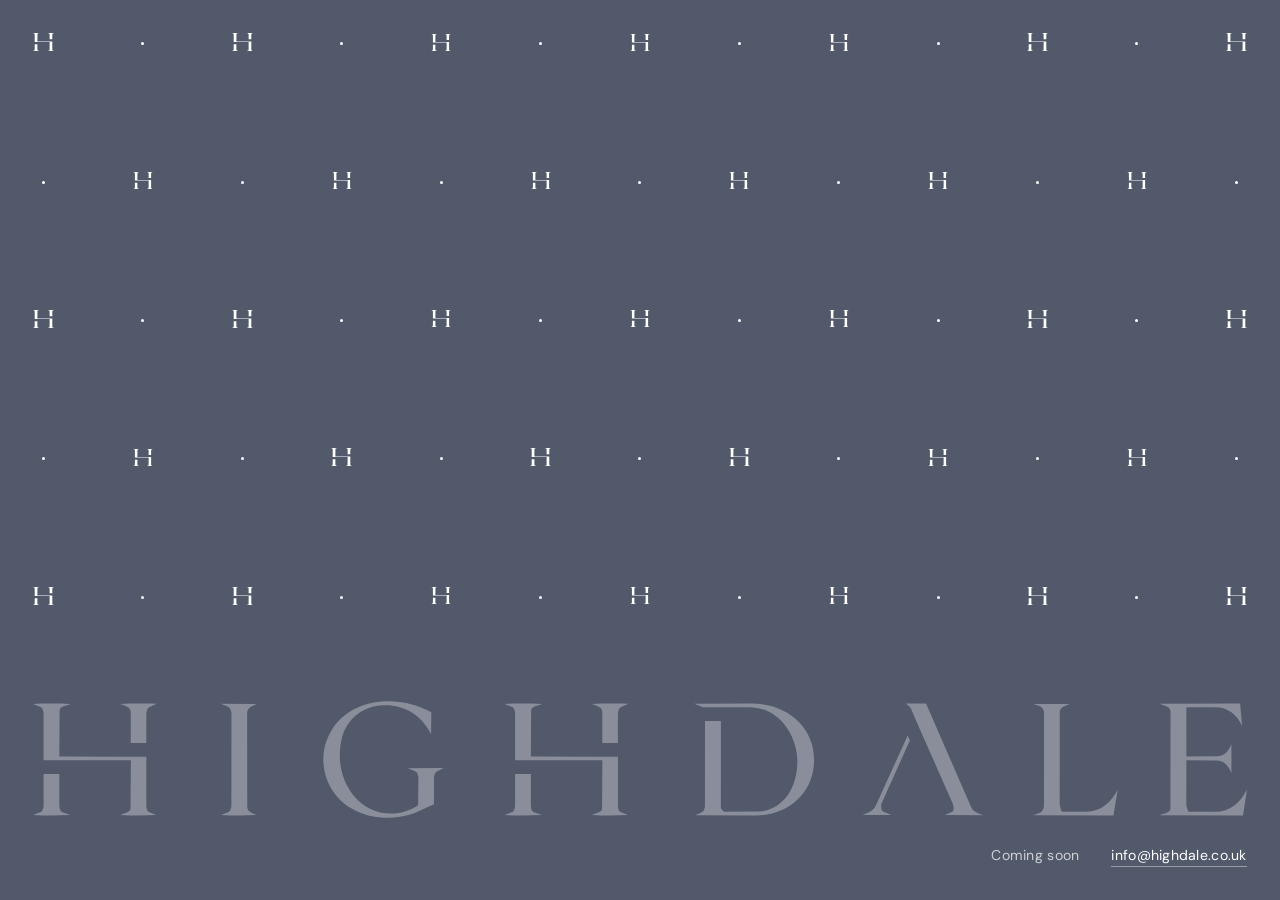
==== commit 101c0eb3: "Add Coming soon beside the contact email Co-Authored-By: Claude Opus 5.5 <noreply@anthropic.com> Cla" ====
--- a/index.html
+++ b/index.html
@@ -83,7 +83,10 @@
     <h1 class="wordmark">
       <img src="assets/img/logo-white.svg" alt="Highdale" width="1520" height="158">
     </h1>
-    <a class="email" href="mailto:info@highdale.co.uk">info@highdale.co.uk</a>
+    <div class="foot">
+      <p class="status">Coming soon</p>
+      <a class="email" href="mailto:info@highdale.co.uk">info@highdale.co.uk</a>
+    </div>
   </main>
 </body>
 </html>
--- a/assets/css/styles.css
+++ b/assets/css/styles.css
@@ -61,12 +61,21 @@
   opacity: 0.32;
 }
 
-.email {
-  align-self: flex-end;
+.foot {
+  display: flex;
+  flex-wrap: wrap;
+  justify-content: flex-end;
+  align-items: baseline;
+  gap: 8px clamp(20px, 2.5vw, 40px);
   margin-top: clamp(16px, 2vw, 28px);
-  color: var(--white);
   font-size: clamp(14px, 1.1vw, 18px);
   letter-spacing: 0.02em;
+}
+
+.status { margin: 0; color: rgba(255, 255, 255, 0.72); }
+
+.email {
+  color: var(--white);
   text-decoration: none;
   border-bottom: 1px solid rgba(255, 255, 255, 0.4);
   padding-bottom: 2px;
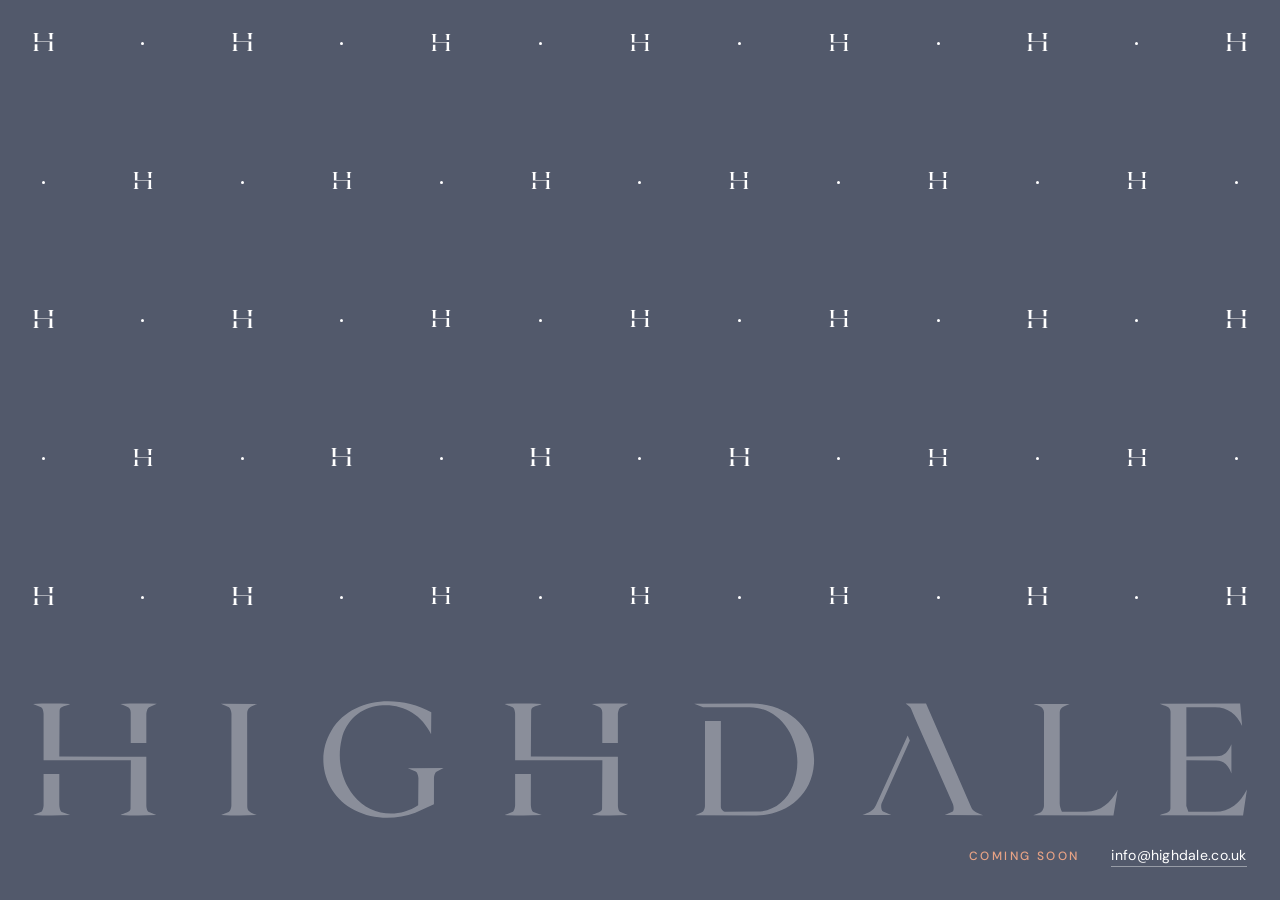
==== commit 9f4ee8ad: "Set Coming soon in uppercase Peach Co-Authored-By: Claude Opus 5.5 <noreply@anthropic.com> Claude-Se" ====
--- a/index.html
+++ b/index.html
@@ -8,7 +8,7 @@
   <link rel="icon" href="assets/img/favicon.svg" type="image/svg+xml">
   <link rel="preconnect" href="https://fonts.googleapis.com">
   <link rel="preconnect" href="https://fonts.gstatic.com" crossorigin>
-  <link href="https://fonts.googleapis.com/css2?family=DM+Sans:opsz,wght@9..40,400&display=swap" rel="stylesheet">
+  <link href="https://fonts.googleapis.com/css2?family=DM+Sans:opsz,wght@9..40,400;9..40,500&display=swap" rel="stylesheet">
   <link rel="stylesheet" href="assets/css/styles.css">
 </head>
 <body>
--- a/assets/css/styles.css
+++ b/assets/css/styles.css
@@ -4,6 +4,7 @@
 :root {
   --slate: #52596b;
   --white: #ffffff;
+  --peach: #e8a385;
   --margin: clamp(16px, 2.6vw, 50px);
 }
 
@@ -72,7 +73,14 @@
   letter-spacing: 0.02em;
 }
 
-.status { margin: 0; color: rgba(255, 255, 255, 0.72); }
+.status {
+  margin: 0;
+  color: var(--peach);
+  font-size: 0.85em;
+  font-weight: 500;
+  letter-spacing: 0.2em;
+  text-transform: uppercase;
+}
 
 .email {
   color: var(--white);
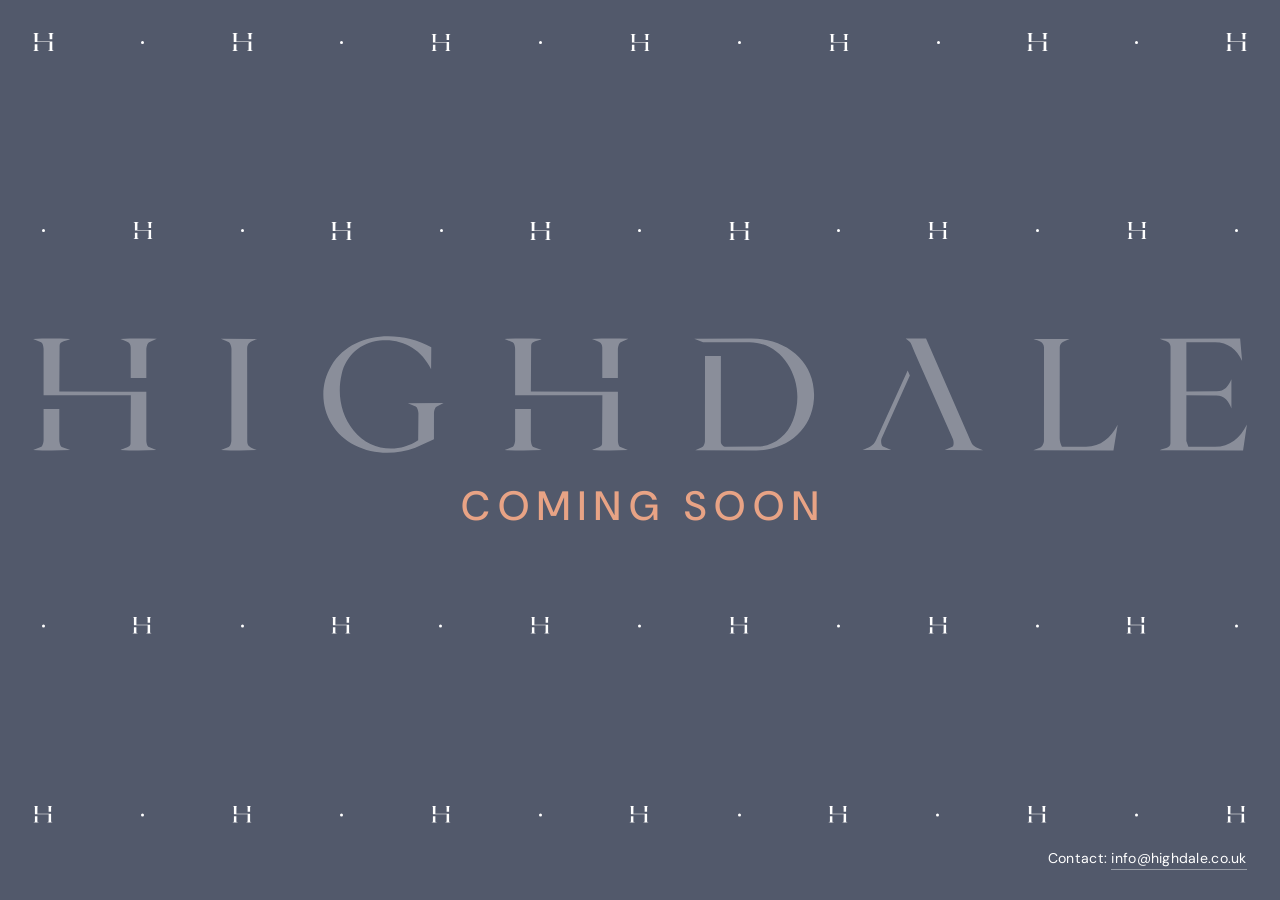
==== commit e70ee168: "Centre the wordmark with Coming soon beneath and pattern above and below Contact email moves to the " ====
--- a/index.html
+++ b/index.html
@@ -4,7 +4,7 @@
   <meta charset="utf-8">
   <meta name="viewport" content="width=device-width, initial-scale=1">
   <title>Highdale</title>
-  <meta name="description" content="Highdale. Invest. Develop. Manage. Contact info@highdale.co.uk.">
+  <meta name="description" content="Highdale. Invest. Develop. Manage. Coming soon. Contact info@highdale.co.uk.">
   <link rel="icon" href="assets/img/favicon.svg" type="image/svg+xml">
   <link rel="preconnect" href="https://fonts.googleapis.com">
   <link rel="preconnect" href="https://fonts.gstatic.com" crossorigin>
@@ -14,79 +14,98 @@
 <body>
   <main class="page">
     <div class="pattern" aria-hidden="true">
-        <span class="h"></span>
-        <span class="dot"></span>
-        <span class="h"></span>
-        <span class="dot"></span>
-        <span class="h"></span>
-        <span class="dot"></span>
-        <span class="h"></span>
-        <span class="dot"></span>
-        <span class="h"></span>
-        <span class="dot"></span>
-        <span class="h"></span>
-        <span class="dot"></span>
-        <span class="h"></span>
-        <span class="dot"></span>
-        <span class="h"></span>
-        <span class="dot"></span>
-        <span class="h"></span>
-        <span class="dot"></span>
-        <span class="h"></span>
-        <span class="dot"></span>
-        <span class="h"></span>
-        <span class="dot"></span>
-        <span class="h"></span>
-        <span class="dot"></span>
-        <span class="h"></span>
-        <span class="dot"></span>
-        <span class="h"></span>
-        <span class="dot"></span>
-        <span class="h"></span>
-        <span class="dot"></span>
-        <span class="h"></span>
-        <span class="dot"></span>
-        <span class="h"></span>
-        <span class="dot"></span>
-        <span class="h"></span>
-        <span class="dot"></span>
-        <span class="h"></span>
-        <span class="dot"></span>
-        <span class="h"></span>
-        <span class="dot"></span>
-        <span class="h"></span>
-        <span class="dot"></span>
-        <span class="h"></span>
-        <span class="dot"></span>
-        <span class="h"></span>
-        <span class="dot"></span>
-        <span class="h"></span>
-        <span class="dot"></span>
-        <span class="h"></span>
-        <span class="dot"></span>
-        <span class="h"></span>
-        <span class="dot"></span>
-        <span class="h"></span>
-        <span class="dot"></span>
-        <span class="h"></span>
-        <span class="dot"></span>
-        <span class="h"></span>
-        <span class="dot"></span>
-        <span class="h"></span>
-        <span class="dot"></span>
-        <span class="h"></span>
-        <span class="dot"></span>
-        <span class="h"></span>
-        <span class="dot"></span>
-        <span class="h"></span>
+      <span class="h"></span>
+      <span class="dot"></span>
+      <span class="h"></span>
+      <span class="dot"></span>
+      <span class="h"></span>
+      <span class="dot"></span>
+      <span class="h"></span>
+      <span class="dot"></span>
+      <span class="h"></span>
+      <span class="dot"></span>
+      <span class="h"></span>
+      <span class="dot"></span>
+      <span class="h"></span>
+      <span class="dot"></span>
+      <span class="h"></span>
+      <span class="dot"></span>
+      <span class="h"></span>
+      <span class="dot"></span>
+      <span class="h"></span>
+      <span class="dot"></span>
+      <span class="h"></span>
+      <span class="dot"></span>
+      <span class="h"></span>
+      <span class="dot"></span>
+      <span class="h"></span>
+      <span class="dot"></span>
+      <span class="h"></span>
+      <span class="dot"></span>
+      <span class="h"></span>
+      <span class="dot"></span>
+      <span class="h"></span>
+      <span class="dot"></span>
+      <span class="h"></span>
+      <span class="dot"></span>
+      <span class="h"></span>
+      <span class="dot"></span>
+      <span class="h"></span>
+      <span class="dot"></span>
+      <span class="h"></span>
     </div>
-    <h1 class="wordmark">
-      <img src="assets/img/logo-white.svg" alt="Highdale" width="1520" height="158">
-    </h1>
-    <div class="foot">
+
+    <div class="centre">
+      <h1 class="wordmark">
+        <img src="assets/img/logo-white.svg" alt="Highdale" width="1520" height="158">
+      </h1>
       <p class="status">Coming soon</p>
-      <a class="email" href="mailto:info@highdale.co.uk">info@highdale.co.uk</a>
     </div>
+
+    <!-- Same pattern, mirrored vertically so the rows nearest the logo match above and below. -->
+    <div class="pattern pattern--below" aria-hidden="true">
+      <span class="h"></span>
+      <span class="dot"></span>
+      <span class="h"></span>
+      <span class="dot"></span>
+      <span class="h"></span>
+      <span class="dot"></span>
+      <span class="h"></span>
+      <span class="dot"></span>
+      <span class="h"></span>
+      <span class="dot"></span>
+      <span class="h"></span>
+      <span class="dot"></span>
+      <span class="h"></span>
+      <span class="dot"></span>
+      <span class="h"></span>
+      <span class="dot"></span>
+      <span class="h"></span>
+      <span class="dot"></span>
+      <span class="h"></span>
+      <span class="dot"></span>
+      <span class="h"></span>
+      <span class="dot"></span>
+      <span class="h"></span>
+      <span class="dot"></span>
+      <span class="h"></span>
+      <span class="dot"></span>
+      <span class="h"></span>
+      <span class="dot"></span>
+      <span class="h"></span>
+      <span class="dot"></span>
+      <span class="h"></span>
+      <span class="dot"></span>
+      <span class="h"></span>
+      <span class="dot"></span>
+      <span class="h"></span>
+      <span class="dot"></span>
+      <span class="h"></span>
+      <span class="dot"></span>
+      <span class="h"></span>
+    </div>
+
+    <p class="contact">Contact: <a href="mailto:info@highdale.co.uk">info@highdale.co.uk</a></p>
   </main>
 </body>
 </html>
--- a/assets/css/styles.css
+++ b/assets/css/styles.css
@@ -28,18 +28,25 @@
   overflow: hidden;
 }
 
-/* H stamp pattern: an odd column count makes H and dot alternate like a checkerboard. */
+/* H stamp pattern: an odd column count makes H and dot alternate like a checkerboard.
+   Rows shown depend on screen height; extra items are hidden. */
 .pattern {
+  --cols: 13;
+  --rows: 2;
   flex: 1;
   display: grid;
-  grid-template-columns: repeat(13, auto);
-  grid-template-rows: repeat(5, auto);
+  grid-template-columns: repeat(var(--cols), auto);
+  grid-template-rows: repeat(var(--rows), auto);
   justify-content: space-between;
   align-content: space-between;
+  align-items: center;
   justify-items: center;
-  min-height: 260px;
-  margin-bottom: clamp(48px, 7vw, 120px);
+  min-height: 90px;
 }
+.pattern > :nth-child(n + 27) { display: none; }
+
+/* Mirror the lower block so its last row is an H row, like the first row above. */
+.pattern--below, .pattern--below > * { transform: scaleY(-1); }
 
 .h {
   width: clamp(18px, 1.6vw, 26px);
@@ -49,9 +56,13 @@
 .dot {
   width: 3px;
   height: 3px;
-  margin-top: clamp(7px, 0.7vw, 11px);
   border-radius: 50%;
   background: var(--white);
+}
+
+.centre {
+  margin: clamp(48px, 7vw, 112px) 0;
+  text-align: center;
 }
 
 .wordmark { margin: 0; }
@@ -62,36 +73,45 @@
   opacity: 0.32;
 }
 
-.foot {
-  display: flex;
-  flex-wrap: wrap;
-  justify-content: flex-end;
-  align-items: baseline;
-  gap: 8px clamp(20px, 2.5vw, 40px);
-  margin-top: clamp(16px, 2vw, 28px);
-  font-size: clamp(14px, 1.1vw, 18px);
-  letter-spacing: 0.02em;
-}
-
 .status {
-  margin: 0;
+  margin: clamp(20px, 2.4vw, 40px) 0 0;
+  padding-left: 0.2em; /* balances the trailing letter-spacing so the text centres optically */
   color: var(--peach);
-  font-size: 0.85em;
+  font-size: clamp(24px, 3.2vw, 54px);
   font-weight: 500;
+  line-height: 1;
   letter-spacing: 0.2em;
   text-transform: uppercase;
 }
 
-.email {
+.contact {
+  align-self: flex-end;
+  margin: clamp(16px, 2vw, 28px) 0 0;
+  font-size: clamp(14px, 1.1vw, 18px);
+  letter-spacing: 0.02em;
+}
+.contact a {
   color: var(--white);
   text-decoration: none;
   border-bottom: 1px solid rgba(255, 255, 255, 0.4);
   padding-bottom: 2px;
 }
-.email:hover { border-bottom-color: var(--white); }
-.email:focus-visible { outline: 2px solid var(--white); outline-offset: 4px; }
+.contact a:hover { border-bottom-color: var(--white); }
+.contact a:focus-visible { outline: 2px solid var(--white); outline-offset: 4px; }
+
+@media (min-height: 1050px) {
+  .pattern { --rows: 3; }
+  .pattern > :nth-child(n + 27) { display: block; }
+}
 
 @media (max-width: 640px) {
-  .pattern { grid-template-columns: repeat(7, auto); grid-template-rows: repeat(9, auto); }
-  .pattern > :nth-child(n + 64) { display: none; }
+  .pattern { --cols: 7; --rows: 3; }
+  .centre { margin: 80px 0; }
+  .pattern > :nth-child(n + 22) { display: none; }
 }
+
+@media (max-width: 640px) and (min-height: 760px) {
+  .pattern { --rows: 4; }
+  .pattern > :nth-child(n + 22) { display: block; }
+  .pattern > :nth-child(n + 29) { display: none; }
+}
